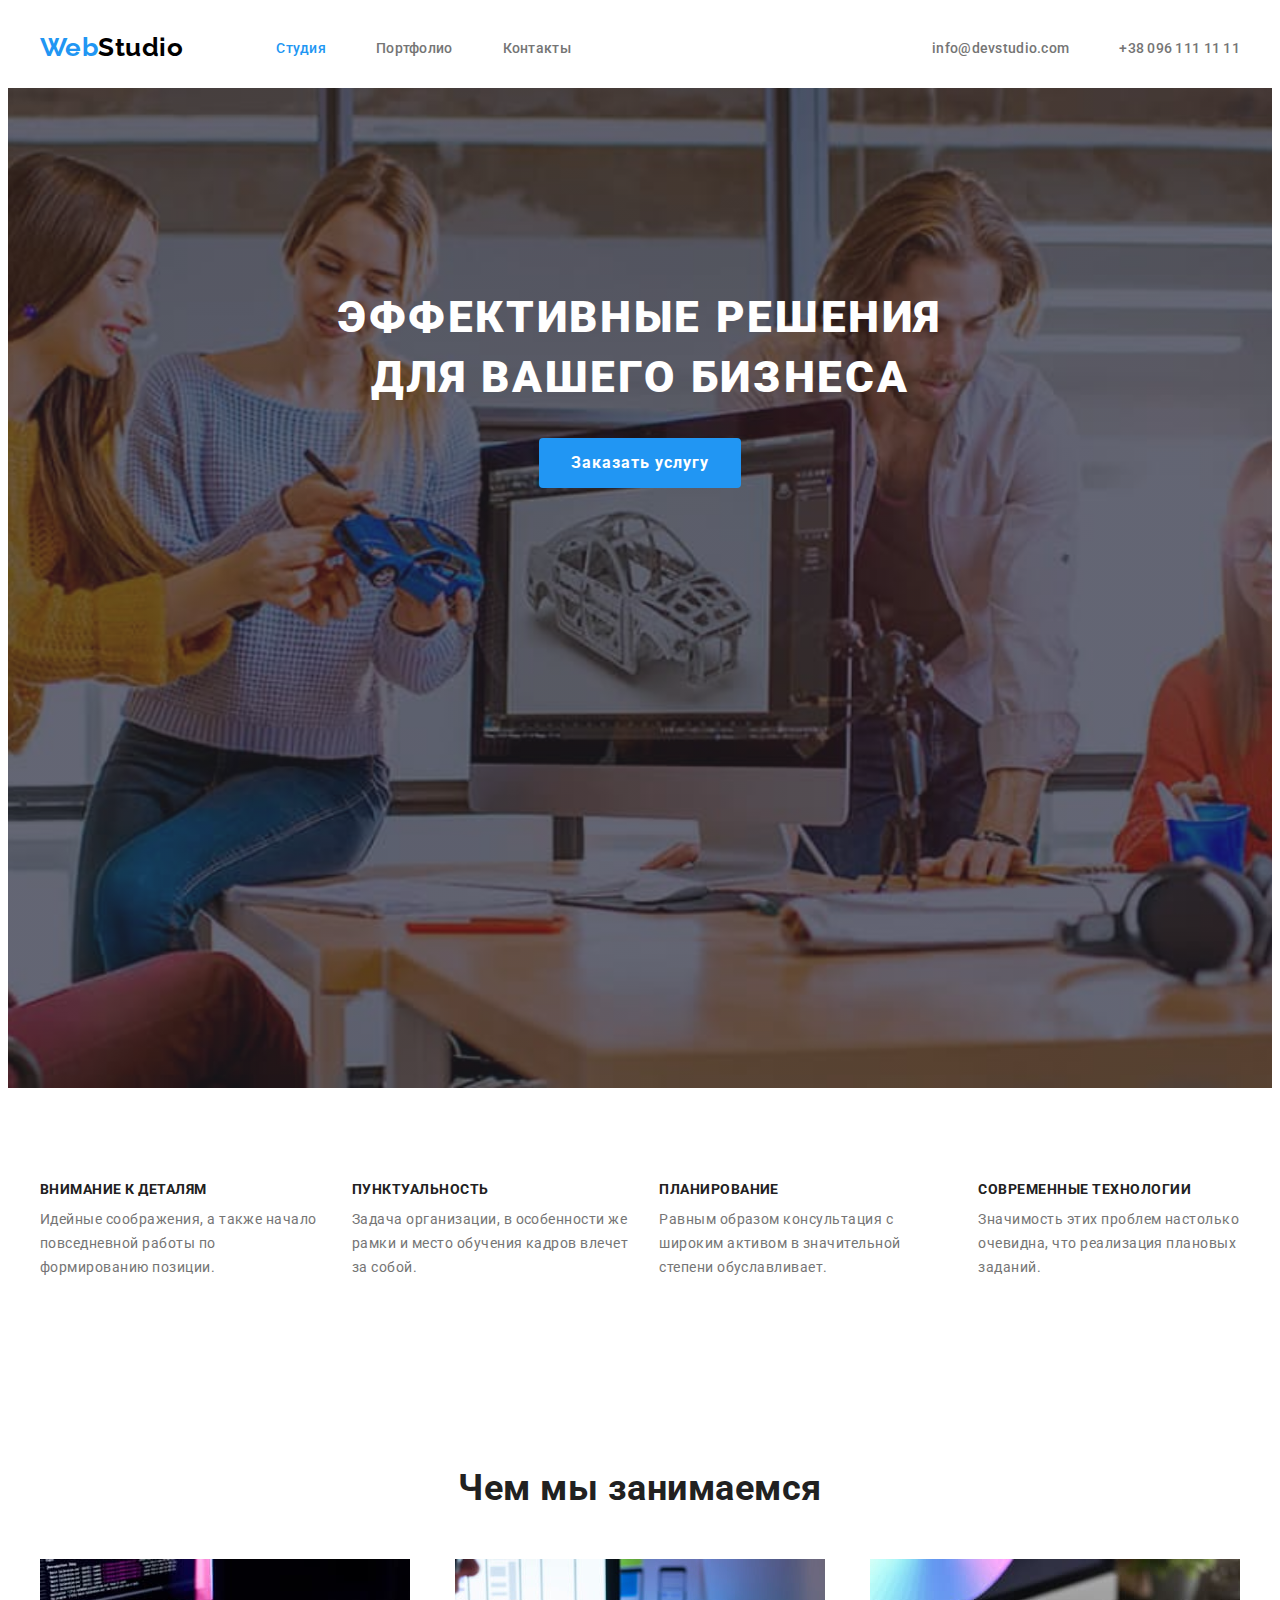
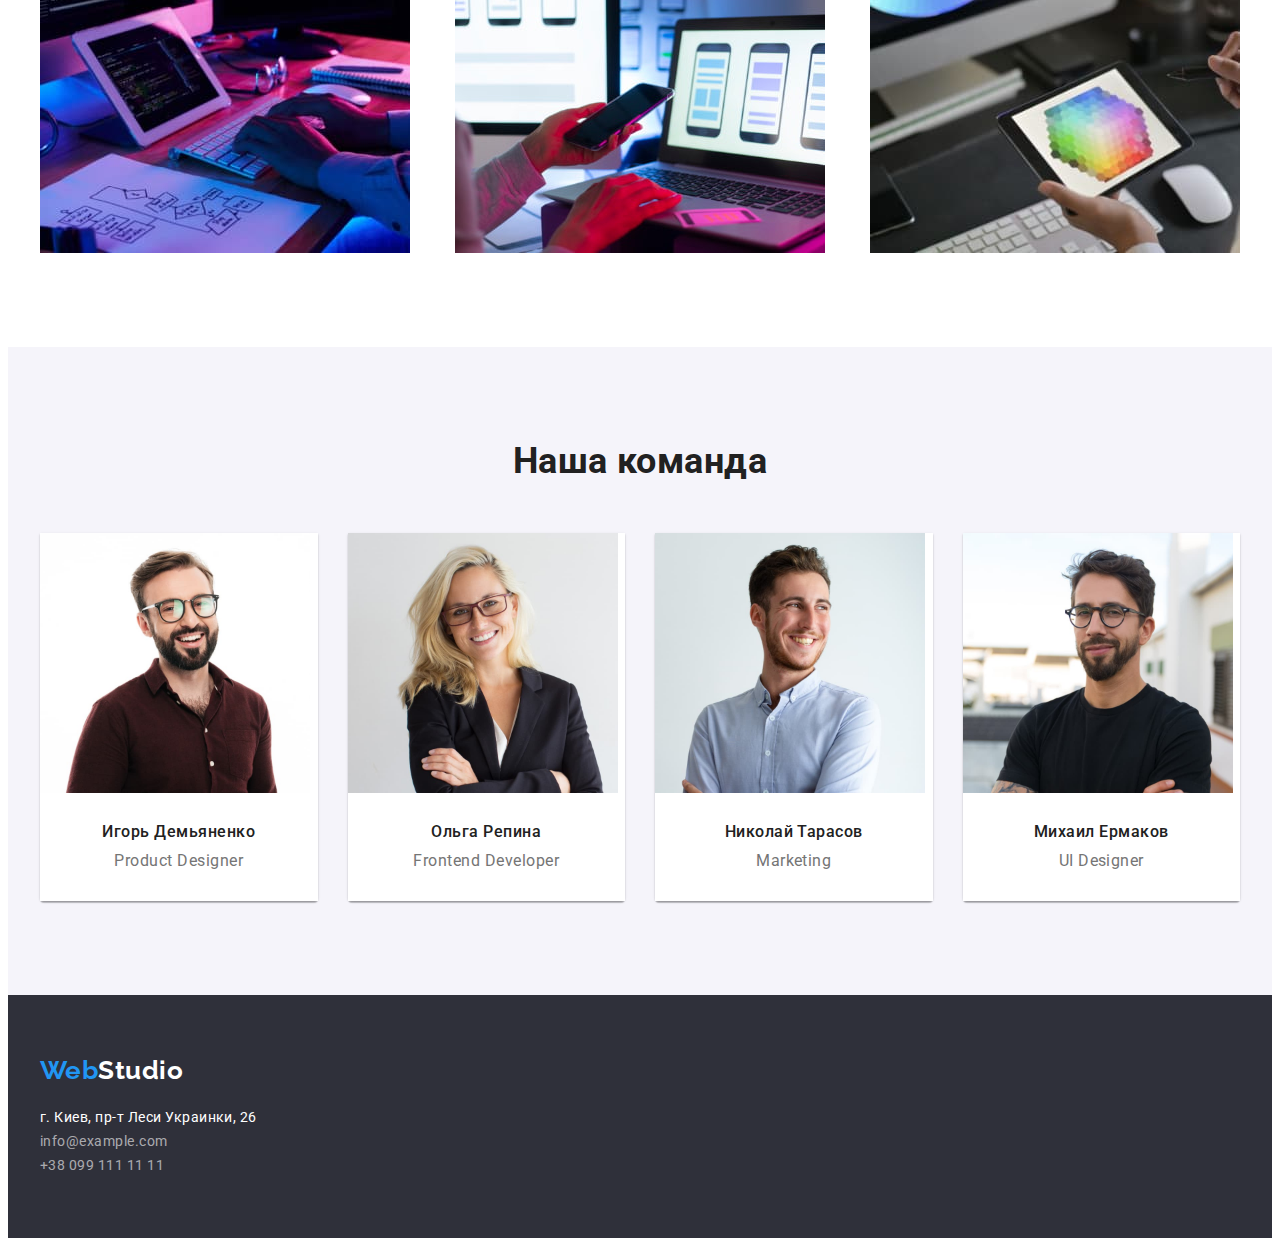
==== index.html @ 405c22c2 "показывает блок герой" ====
<!DOCTYPE html>
<html lang="ru">

<head>
    <meta charset="UTF-8">
    <meta http-equiv="X-UA-Compatible" content="IE=edge">
    <meta name="viewport" content="width=device-width, initial-scale=1.0">
    <title>Студия</title>
    <link rel="preconnect" href="https://fonts.gstatic.com"/>
    <link href="https://fonts.googleapis.com/css2?family=Raleway:wght@700&family=Roboto:wght@400;500;700;900&display=swap"
        rel="stylesheet"/>
    <link rel="stylesheet" href="https://cdnjs.cloudflare.com/ajax/libs/modern-normalize/1.0.0/modern-normalize.min.css"
        integrity="sha512-ISS7cAi1PEhQ8jnbJpJZMd29NlhNj4AWYyLOSp2CE/CsHxTCu+r+t0D2yoJudVrd0/8fTVPUVDzY5Tvli75u/g=="crossorigin="anonymous" />
    <link rel="stylesheet" href="./css/styles.css"/>
</head>

<body>
    <!-- Шапка страницы -->
    <header class="main-heder">
<div class="header-container container">
    <nav class="main-nav">
    <!-- Логотип WebStudio -->
    <a href="" lang="en" class="webstudio link">
        <span class="web">Web</span>Studio</a>

    <ul class="menu list">
        <li class="menu-item"> <a class="menu-link link curent" href="">Студия</a></li>
        <li class="menu-item"> <a class="menu-link link" href="./portfolio.html">Портфолио</a></li>
        <li class="menu-item"> <a class="menu-link link" href="">Контакты</a></li>
    </ul>
    </nav>
   <ul class="contacts list">
    <li class="contact-mail"><a class="mail-link link" href="maito:info@devstudio.com">info@devstudio.com</a></li>
    <li class="contacts-tel"><a class="tel-link link" href="tel:380961111111">+38 096 111 11 11</a></li>
   </ul>
</div>
        

    </header>
    <main>
        <!-- <Блок герой с кнопкой заказать> -->
        <section class="hero">
            <div class="container">
                <h1 class="title-hero">Эффективные решения <br> для вашего бизнеса</h1>
                <button class="order-btn" type="button">Заказать услугу</button>
            </div>
        </section>

        <!-- <Преимущества Advantages> -->
        <section class="section">
          <div class="container">
            <h2 class="visually-hidden">Преимущества</h2>
            <ul class="advant-list list">
                <li class="advant-item">
                    <h3 class="advant-title">Внимание к деталям</h3>
                    <p class="advant-description">Идейные соображения, а также начало  повседневной работы по формированию позиции.
                    </p>
                </li>
                <li class="advant-item">
                    <h3 class="advant-title">Пунктуальность</h3>
                    <p class="advant-description">Задача организации, в особенности же рамки и место обучения кадров влечет за
                        собой.</p>
                </li>
                <li class="advant-item">
                    <h3 class="advant-title">Планирование</h3>
                    <p class="advant-description">Равным образом консультация с широким активом в значительной степени
                        обуславливает.</p>
                </li>
                <li class="advant-item">
                    <h3 class="advant-title">Современные технологии</h3>
                    <p class="advant-description">Значимость этих проблем настолько очевидна, что реализация плановых заданий.</p>
                </li>
            </ul>
          </div>
            
        </section>
        <!-- <ACTIVITIES> -->
        <section class="section">
            <div class="activ-container container">
                <h2 class="activ-title">Чем мы занимаемся</h2>
                <ul class="activ-list list">
                    <li class="activ-item"><img src="./images/activities/verstka.jpg" alt="Верстка" width="370" height="294" /></li>
                    <li class="activ-item"><img src="./images/activities/stylization.jpg" alt="Стилизация" width="370" height="294" />
                    </li>
                    <li class="activ-item"><img src="./images/activities/design.jpg" alt="Дизайн" width="370" height="294" /></li>
                </ul>
            </div>
        </section>
        <!-- <TEAM> -->
        <section class="team section" >
          <div class="team-container container">
            <h2 class="team-title">Наша команда</h2>
            <ul class="team-list list">
              <li class="team-item">
              <img src="./images/team/ihor.jpg" alt="Игорь Демьяненко" width="270" height="260"/>
                <div class="team-card">
                    <h3 class="team-member">Игорь Демьяненко</h3>
                    <p class="team-member-position" lang="en">Product Designer</p>
                </div>
                    
                </li>
                <li class="team-item">
                    <img src="./images/team/olha.jpg" alt="Ольга Репина" width="270" height="260" />
                    <div class="team-card">
                    <h3 class="team-member">Ольга Репина</h3>
                    <p class="team-member-position" lang="en">Frontend Developer</p>
                    </div>

                </li>
                <li class="team-item">
                    <img src="./images/team/nikolay.jpg" alt="Николай Тарасов" width="270" height="260" />
                    <div class="team-card">
                    <h3 class="team-member">Николай Тарасов</h3>
                    <p class="team-member-position" lang="en">Marketing</p>
                    </div>
                </li>
                <li class="team-item">
                    <img src="./images/team/mikhail.jpg" alt="Михаил Ермаков" width="270" height="260" />
                    <div class="team-card">
                    <h3 class="team-member">Михаил Ермаков</h3>
                    <p class="team-member-position" lang="en">UI Designer</p>
                    </div>
                </li>
            </ul>
          </div>
        </section>
    </main>
    <!-- <Футер> -->
    <footer class="footer class">
      <div class="footer-container container">
        <a href="" lang="en" class="footer-webstudio link">
            <span class="web">Web</span>Studio</a>
        <address class="footer-address">
            <ul class="list">
                <li><a class="footer-map-link link" href="https://goo.gl/maps/7oAF3nw1k7qhsK217" target="_blank"
                        rel="noopener noreferrer">г. Киев, пр-т Леси Украинки, 26</a></li>
                <li><a class="footer-mail-link link" href="maito:info@devstudio.com">info@example.com</a></li>
                <li><a class="footer-tel-link link" href="tel:380961111111">+38 099 111 11 11</a></li>
            </ul>
        </address>
      </div>
    </footer>
</body>

</html>
---- css/styles.css ----
/*Шрифт всего текста - Roboto*/
/*Шрифт логотипа WebStudio - Raleway*/
/*Цвет заголовка блока героя белый- #FFFFFF*/
/*Основной цвет заголовков документов - #212121*/
/* Цвет активных кнопок и ссылок - #2196F3*/
/*Цвет текста абзацев - #757575*/
/*цвет бека Наша команда и неактивных кнопок Наши проекты - #F5F4FA*/
/* цвет фона подвала background: #2F303A;*/
/*font-style: normal;*/

:root {
  --main-font: 'Roboto', sans-serif;
  --secondary-font: 'Raleway', sans-serif;
  --title-text-color: #212121;
  --accent-color: #2196f3;
  --primary-white-color: #ffffff;
  --main-color: #757575;
}
h1,
h2,
h3,
h4,
h5,
h6,
p {
  margin-top: 0;
  margin-bottom: 0;
}

ul,
ol {
  margin-top: 0;
  margin-bottom: 0;
  padding-left: 0;
}

img {
  display: block;
}

/* ========BODY======== */
body {
  font-family: var(--main-font);
  color: var(--main-color);
  letter-spacing: 0.03em;
}
/* =======END=BODY======== */

.section {
  padding-top: 94px;
  padding-bottom: 94px;
}
.container {
  width: 1200px;
  margin: 0px auto;
  padding: 0px 15px;
}

.list {
  list-style: none;
}

.link {
  text-decoration: none;
  font-style: normal;
}

.visually-hidden {
  position: absolute;
  width: 1px;
  height: 1px;
  margin: -1px;
  border: 0;
  padding: 0;

  white-space: nowrap;
  clip-path: inset(100%);
  clip: rect(0 0 0 0);
  overflow: hidden;
}

/*========================STUDIO=======================*/

/*========================HEADER=======================*/
.main-header {
  border-bottom: 1px solid #ececec;
}
.header-container {
  display: flex;
  padding-top: 24px;
  padding-bottom: 25px;
  justify-content: space-between;
  align-items: center;
}

.main-nav {
  display: flex;
  align-items: center;
}

.webstudio {
  color: #000000;
  font-family: var(--secondary-font);
  font-weight: 700;
  font-size: 26px;
  line-height: 1.19;
  margin-right: 93px;
}

.web {
  color: var(--accent-color);
}

.menu {
  display: flex;
  min-width: 294px;
}

.menu .curent {
  color: var(--accent-color);
}

.menu-item:not(:last-child) {
  margin-right: 50px;
}

.menu-link {
  font-weight: 500;
  font-size: 14px;
  line-height: 1.14;
  letter-spacing: 0.02em;
  color: var(--main-color);
}

.menu-link:hover,
.menu-link:focus {
  color: var(--accent-color);
}

.contacts {
  display: flex;
  align-items: center;
}

.contact-mail {
  margin-right: 50px;
}

.mail-link {
  font-weight: 500;
  font-size: 14px;
  line-height: 1.14;
  letter-spacing: 0.02em;
  color: var(--main-color);
}

.mail-link:hover,
.mail-link:focus {
  color: var(--accent-color);
}

.tel-link {
  font-weight: 500;
  font-size: 14px;
  line-height: 1.14;
  letter-spacing: 0.02em;

  color: var(--main-color);
}

.tel-link:hover,
.tel-link:focus {
  color: var(--accent-color);
}
/*========================END==HEADER=======================*/

/*===========================HERO===================*/
.hero {
  background: #2f303a;
  padding-top: 200px;
  padding-bottom: 200px;
  text-align: center;

  max-width: 1600px;
  min-height: 600px;
  margin-left: auto;
  margin-right: auto;

  background-image: linear-gradient(
      to right,
      rgba(47, 48, 58, 0.4),
      rgba(47, 48, 58, 0.4)
    ),
    url(../images/hero/hero-bgr.jpg);

  background-size: cover;
  background-repeat: no-repeat;
  background-position: center;
}

.title-hero {
  font-weight: 900;
  font-size: 44px;
  line-height: 1.36;
  margin-bottom: 30px;
  text-align: center;
  letter-spacing: 0.06em;
  text-transform: uppercase;
  color: var(--primary-white-color);
}

.order-btn {
  font-weight: 700;
  font-size: 16px;
  line-height: 1.88;
  letter-spacing: 0.06em;
  font-family: inherit;

  padding: 10px 32px;
  border: transparent;
  border-radius: 4px;
  display: inline-block;
  min-width: 200px;
  text-align: center;
  background-color: var(--accent-color);
  color: var(--primary-white-color);
  cursor: pointer;
}

.order-btn:hover,
.order-btn:focus {
  background-color: #188ce8;
}
/*=======================END=HERO===================*/

/*=====Advantages (advant- никогда не писать adv-title!!!)=====*/
.advant-list {
  display: flex;
  justify-content: space-between;
}

.advant-item:not(:last-child) {
  margin-right: 30px;
}

.advant-title {
  font-weight: 700;
  font-size: 14px;
  line-height: 1.14;
  text-transform: uppercase;
  margin-bottom: 10px;

  color: var(--title-text-color);
}
.advant-description {
  font-weight: 400;
  font-size: 14px;
  line-height: 1.71;
}
/*====================END Advantages=========================*/

/*==================ACTIVITIES===========================*/

.activ-title {
  font-weight: 700;
  font-size: 36px;
  line-height: 1.16;
  text-align: center;

  color: var(--title-text-color);
}

.activ-list {
  display: flex;
  justify-content: space-between;
  margin-top: 50px;
}

.activ-item {
  display: inline-block;
}
/*===============END=ACTIVITIES===========================*/

/*===================TEAM======================================*/
.team {
  background: #f5f4fa;
}

.team-card {
  text-align: center;
  margin: 0 auto;
  padding-top: 30px;
  padding-bottom: 30px;
  background-color: var(--primary-white-color);
}

.team-title {
  font-weight: 700;
  font-size: 36px;
  line-height: 1.16;
  text-align: center;
  color: var(--title-text-color);
  margin-bottom: 50px;
}

.team-list {
  display: flex;
  flex-wrap: wrap;
  margin-top: -30px;
  margin-left: -30px;
}

.team-item {
  display: inline-block;
  text-align: center;
  margin-top: 30px;
  margin-left: 30px;
  flex-basis: calc((100% - 120px) / 4);
  background: #ffffff;
  /* material shadow v1 */

  box-shadow: 0px 1px 3px rgba(0, 0, 0, 0.12), 0px 1px 1px rgba(0, 0, 0, 0.14),
    0px 2px 1px rgba(0, 0, 0, 0.2);
  border-radius: 0px 0px 4px 4px;
}

.team-member {
  font-weight: 500;
  font-size: 16px;
  line-height: 1.18;
  text-align: center;
  margin-bottom: 10px;
  color: var(--title-text-color);
}

.team-member-position {
  font-weight: 400;
  font-size: 16px;
  line-height: 1.18;
  text-align: center;
}
/*===================END==TEAM=================================*/

/*==================FOOTER=================*/
.footer {
  background: #2f303a;
}
.footer-container {
  padding-top: 60px;
  padding-bottom: 60px;
}

.footer-webstudio {
  color: var(--primary-white-color);
  font-family: var(--secondary-font);
  font-weight: 700;
  font-size: 26px;
  line-height: 1.19;
}

.footer-address {
  margin-top: 20px;
}

.footer-map-link {
  font-weight: 400;
  font-size: 14px;
  line-height: 1.71;

  color: var(--primary-white-color);
}

.footer-map-link:hover,
.footer-map-link:focus {
  color: var(--accent-color);
}

.footer-tel-link,
.footer-mail-link {
  font-weight: 400;
  font-size: 14px;
  line-height: 1.71;

  color: rgba(255, 255, 255, 0.6);
}

.footer-tel-link:hover,
.footer-tel-link:focus {
  color: var(--accent-color);
}

.footer-mail-link:hover,
.footer-mail-link:focus {
  color: var(--accent-color);
}

/*================END==FOOTER=================*/

/*=====================END===STUDIO======*/

/*=============PORTFOLIO=============*/

/*=============HEADER webstudio=============*/
.shadow {
  text-shadow: 0px 4px 4px rgba(0, 0, 0, 0.25), 0px 4px 4px rgba(0, 0, 0, 0.25),
    0px 4px 4px rgba(0, 0, 0, 0.25);
}
/*============END=HEADER webstudio=============*/

/*=============FILTERS=============*/
.filter-list {
  display: flex;
  justify-content: center;
  margin-bottom: 50px;
}

.filter-item:not(:last-child) {
  margin-right: 8px;
}

.filter-item {
  display: inline-block;
}
.filter-btn {
  font-weight: 500;
  font-size: 16px;
  line-height: 1.62;
  text-align: center;

  color: var(--title-text-color);
  background: #f5f4fa;
  border-radius: 4px;
  cursor: pointer;
  border: none;
  padding: 6px 22px;
}
.filter-btn:hover,
.filter-btn:focus {
  color: var(--primary-white-color);
  background: var(--accent-color);
}
/*===========END==FILTERS=============*/

/*=============PROJECTS=============*/
.project-list {
  display: flex;
  flex-wrap: wrap;
  margin-top: -30px;
  margin-left: -30px;
}
/* inside  solid */
.project-item {
  background: var(--primary-white-color);
  border: 1px inside #eeeeee;
  box-sizing: border-box;
  margin-top: 30px;
  margin-left: 30px;
  flex-basis: calc((100% - 90px) / 3);
}

.project-title {
  font-weight: 700;
  font-size: 18px;
  line-height: 2;
  letter-spacing: 0.06em;

  color: var(--title-text-color);
}
.project-filter {
  font-weight: 400;
  font-size: 16px;
  line-height: 1.87;
  color: var(--main-color);
}
/*===========END==PROJECTS=============*/

/*==========END===PORTFOLIO=============*/
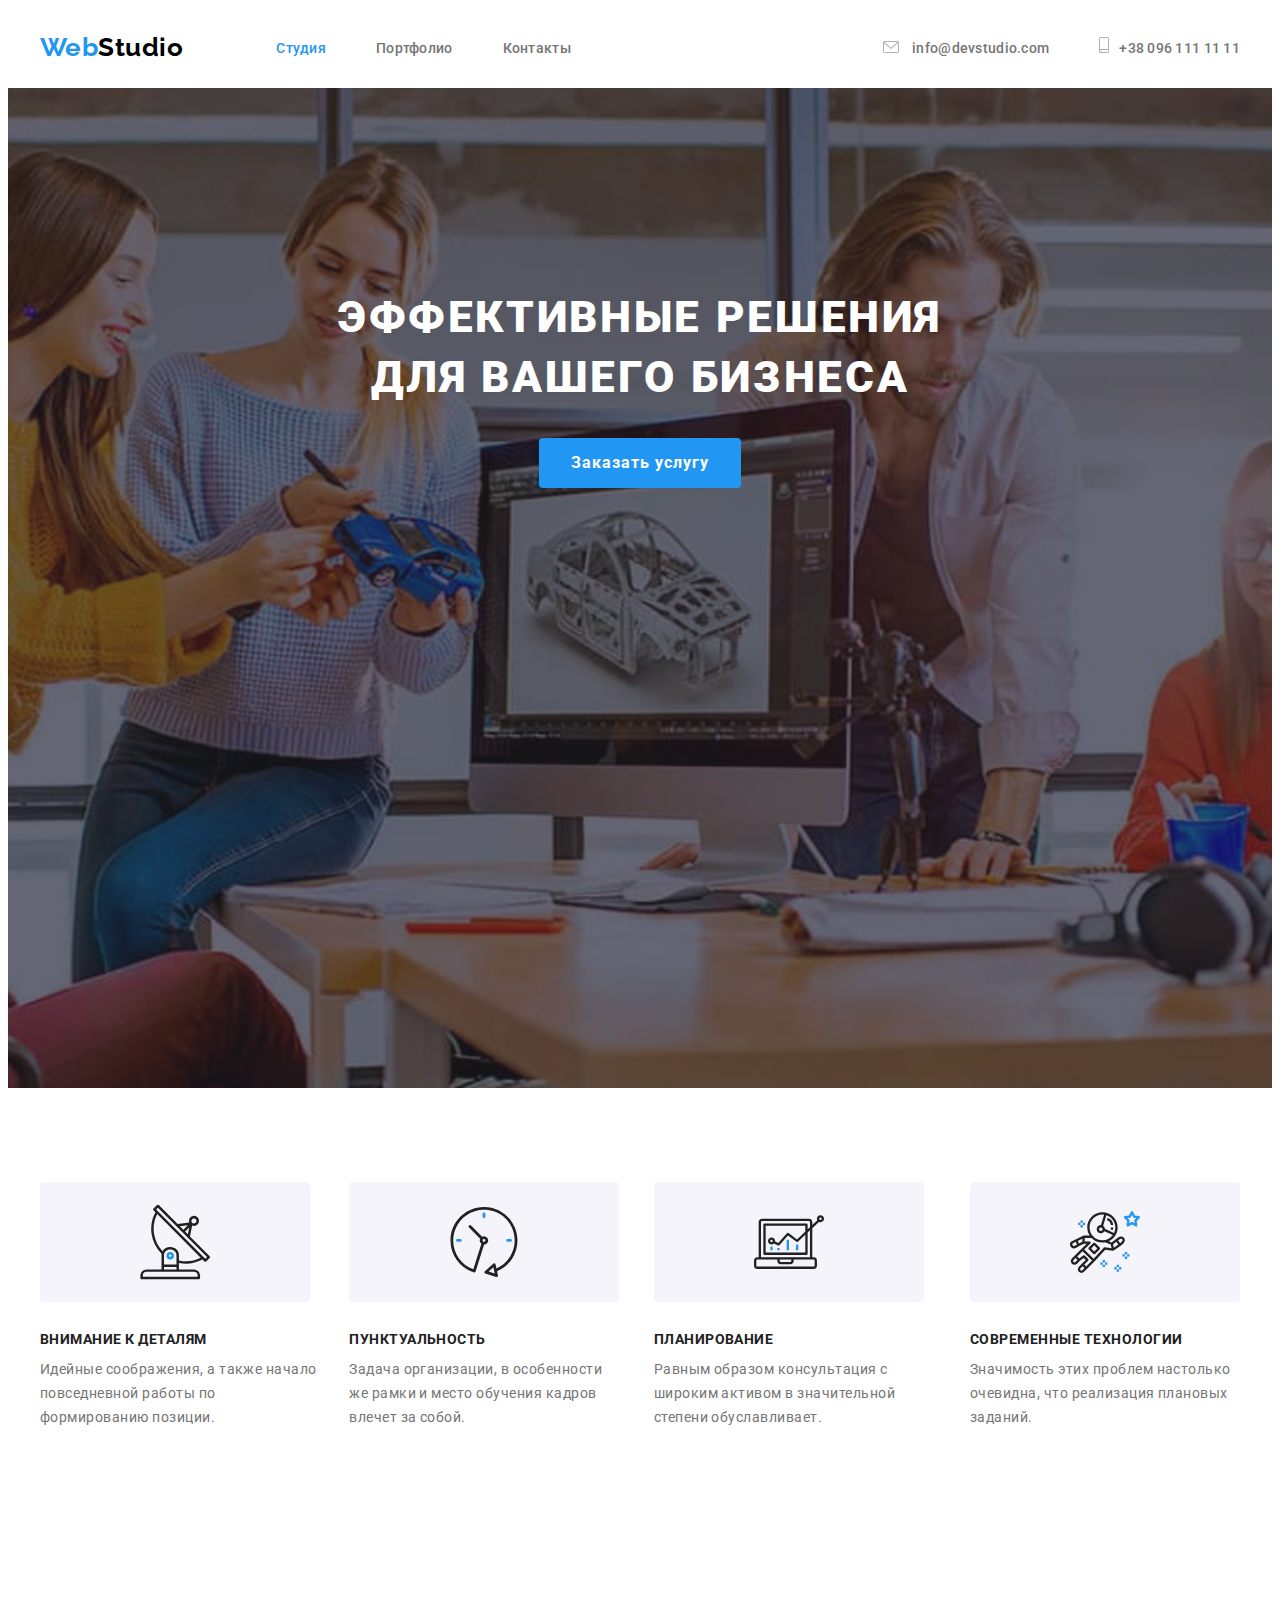
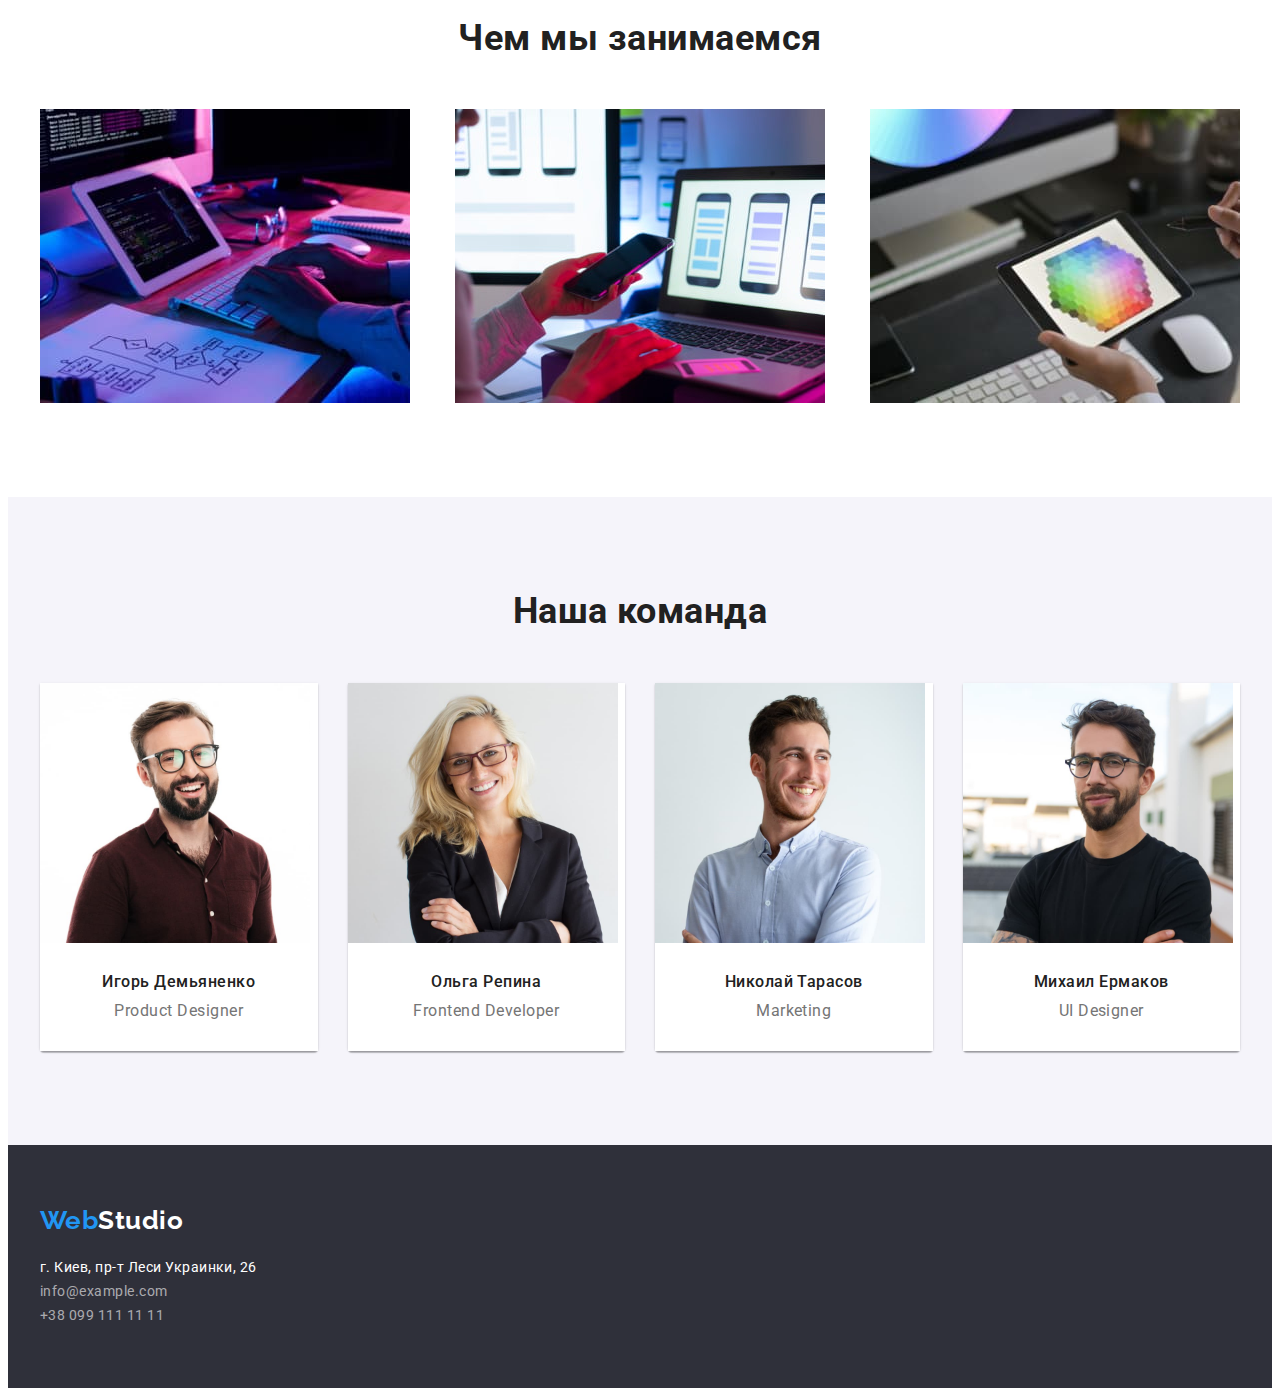
==== commit b8582177: "установлены advent-thumb" ====
--- a/index.html
+++ b/index.html
@@ -30,8 +30,14 @@
     </ul>
     </nav>
    <ul class="contacts list">
-    <li class="contact-mail"><a class="mail-link link" href="maito:info@devstudio.com">info@devstudio.com</a></li>
-    <li class="contacts-tel"><a class="tel-link link" href="tel:380961111111">+38 096 111 11 11</a></li>
+    <li class="contact-mail"><a class="contact-link link" href="maito:info@devstudio.com">
+        <svg class="icon-contacts" width="16" height="12">
+            <use href="./images/sprite.svg#icon-envelope"></use>
+        </svg>
+        info@devstudio.com</a></li>
+    <li class="contacts-tel"><a class="contact-link link" href="tel:380961111111"><svg class="icon-contacts" width="10" height="16">
+        <use href="./images/sprite.svg#icon-smartphone"></use>
+    </svg>+38 096 111 11 11</a></li>
    </ul>
 </div>
         
@@ -52,21 +58,41 @@
             <h2 class="visually-hidden">Преимущества</h2>
             <ul class="advant-list list">
                 <li class="advant-item">
+                    <div class="advent-thumb">
+                        <svg width="70" heiht="70">
+                            <use href="./images/sprite.svg#icon-antenna"></use>
+                        </svg>
+                    </div>
                     <h3 class="advant-title">Внимание к деталям</h3>
                     <p class="advant-description">Идейные соображения, а также начало  повседневной работы по формированию позиции.
                     </p>
                 </li>
                 <li class="advant-item">
+                    <div class="advent-thumb">
+                        <svg width="70" heiht="70">
+                            <use href="./images/sprite.svg#icon-clock"></use>
+                        </svg>
+                    </div>
                     <h3 class="advant-title">Пунктуальность</h3>
                     <p class="advant-description">Задача организации, в особенности же рамки и место обучения кадров влечет за
                         собой.</p>
                 </li>
                 <li class="advant-item">
+                    <div class="advent-thumb">
+                        <svg width="70" heiht="70">
+                            <use href="./images/sprite.svg#icon-diagram"></use>
+                        </svg>
+                    </div>
                     <h3 class="advant-title">Планирование</h3>
                     <p class="advant-description">Равным образом консультация с широким активом в значительной степени
                         обуславливает.</p>
                 </li>
                 <li class="advant-item">
+                    <div class="advent-thumb">
+                        <svg width="70" heiht="70">
+                            <use href="./images/sprite.svg#icon-astronaut"></use>
+                        </svg>
+                    </div>
                     <h3 class="advant-title">Современные технологии</h3>
                     <p class="advant-description">Значимость этих проблем настолько очевидна, что реализация плановых заданий.</p>
                 </li>
@@ -134,8 +160,8 @@
             <ul class="list">
                 <li><a class="footer-map-link link" href="https://goo.gl/maps/7oAF3nw1k7qhsK217" target="_blank"
                         rel="noopener noreferrer">г. Киев, пр-т Леси Украинки, 26</a></li>
-                <li><a class="footer-mail-link link" href="maito:info@devstudio.com">info@example.com</a></li>
-                <li><a class="footer-tel-link link" href="tel:380961111111">+38 099 111 11 11</a></li>
+                <li><a class="footer-link link" href="maito:info@devstudio.com">info@example.com</a></li>
+                <li><a class="footer-link link" href="tel:380961111111">+38 099 111 11 11</a></li>
             </ul>
         </address>
       </div>
--- a/css/styles.css
+++ b/css/styles.css
@@ -15,6 +15,7 @@
   --accent-color: #2196f3;
   --primary-white-color: #ffffff;
   --main-color: #757575;
+  --icons-color: #afb1b8;
 }
 h1,
 h2,
@@ -133,7 +134,11 @@
 }
 
 .menu-link:hover,
-.menu-link:focus {
+.menu-link:focus,
+.contact-link:hover,
+.contact-link:focus,
+.footer-link:hover,
+.footer-link:focus {
   color: var(--accent-color);
 }
 
@@ -146,7 +151,7 @@
   margin-right: 50px;
 }
 
-.mail-link {
+.contact-link {
   font-weight: 500;
   font-size: 14px;
   line-height: 1.14;
@@ -154,24 +159,17 @@
   color: var(--main-color);
 }
 
-.mail-link:hover,
-.mail-link:focus {
-  color: var(--accent-color);
-}
-
-.tel-link {
-  font-weight: 500;
-  font-size: 14px;
-  line-height: 1.14;
-  letter-spacing: 0.02em;
-
-  color: var(--main-color);
-}
-
-.tel-link:hover,
-.tel-link:focus {
-  color: var(--accent-color);
-}
+.contact-link:hover .icon-contacts,
+.contact-link:focus .icon-contacts {
+  fill: currentColor;
+}
+
+.icon-contacts {
+  display: inline-block;
+  margin-right: 10px;
+  fill: var(--icons-color);
+}
+
 /*========================END==HEADER=======================*/
 
 /*===========================HERO===================*/
@@ -257,6 +255,16 @@
   font-size: 14px;
   line-height: 1.71;
 }
+.advent-thumb {
+  width: 270px;
+  height: 120px;
+  margin-bottom: 30px;
+  border-radius: 4px;
+  align-items: center;
+  display: flex;
+  justify-content: center;
+  background-color: #f5f4fa;
+}
 /*====================END Advantages=========================*/
 
 /*==================ACTIVITIES===========================*/
@@ -375,23 +383,12 @@
   color: var(--accent-color);
 }
 
-.footer-tel-link,
-.footer-mail-link {
+.footer-link {
   font-weight: 400;
   font-size: 14px;
   line-height: 1.71;
 
   color: rgba(255, 255, 255, 0.6);
-}
-
-.footer-tel-link:hover,
-.footer-tel-link:focus {
-  color: var(--accent-color);
-}
-
-.footer-mail-link:hover,
-.footer-mail-link:focus {
-  color: var(--accent-color);
 }
 
 /*================END==FOOTER=================*/
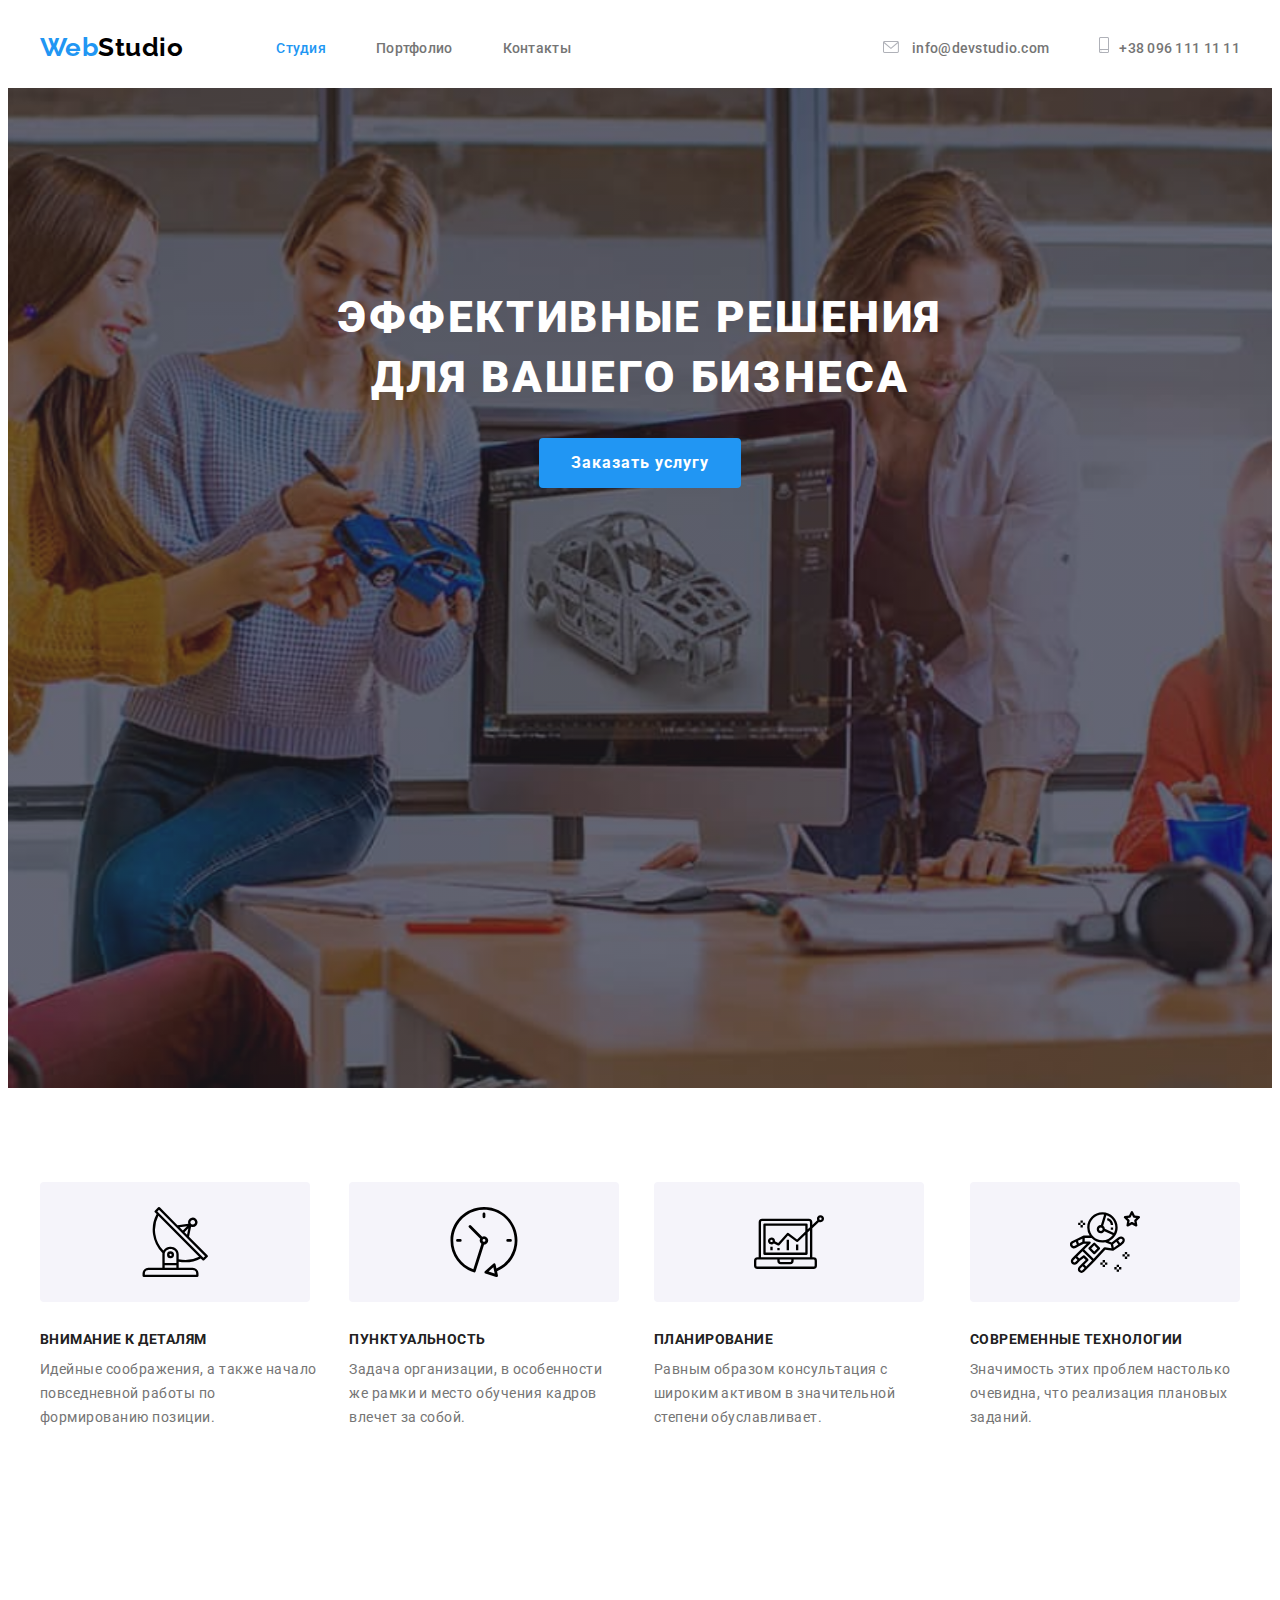
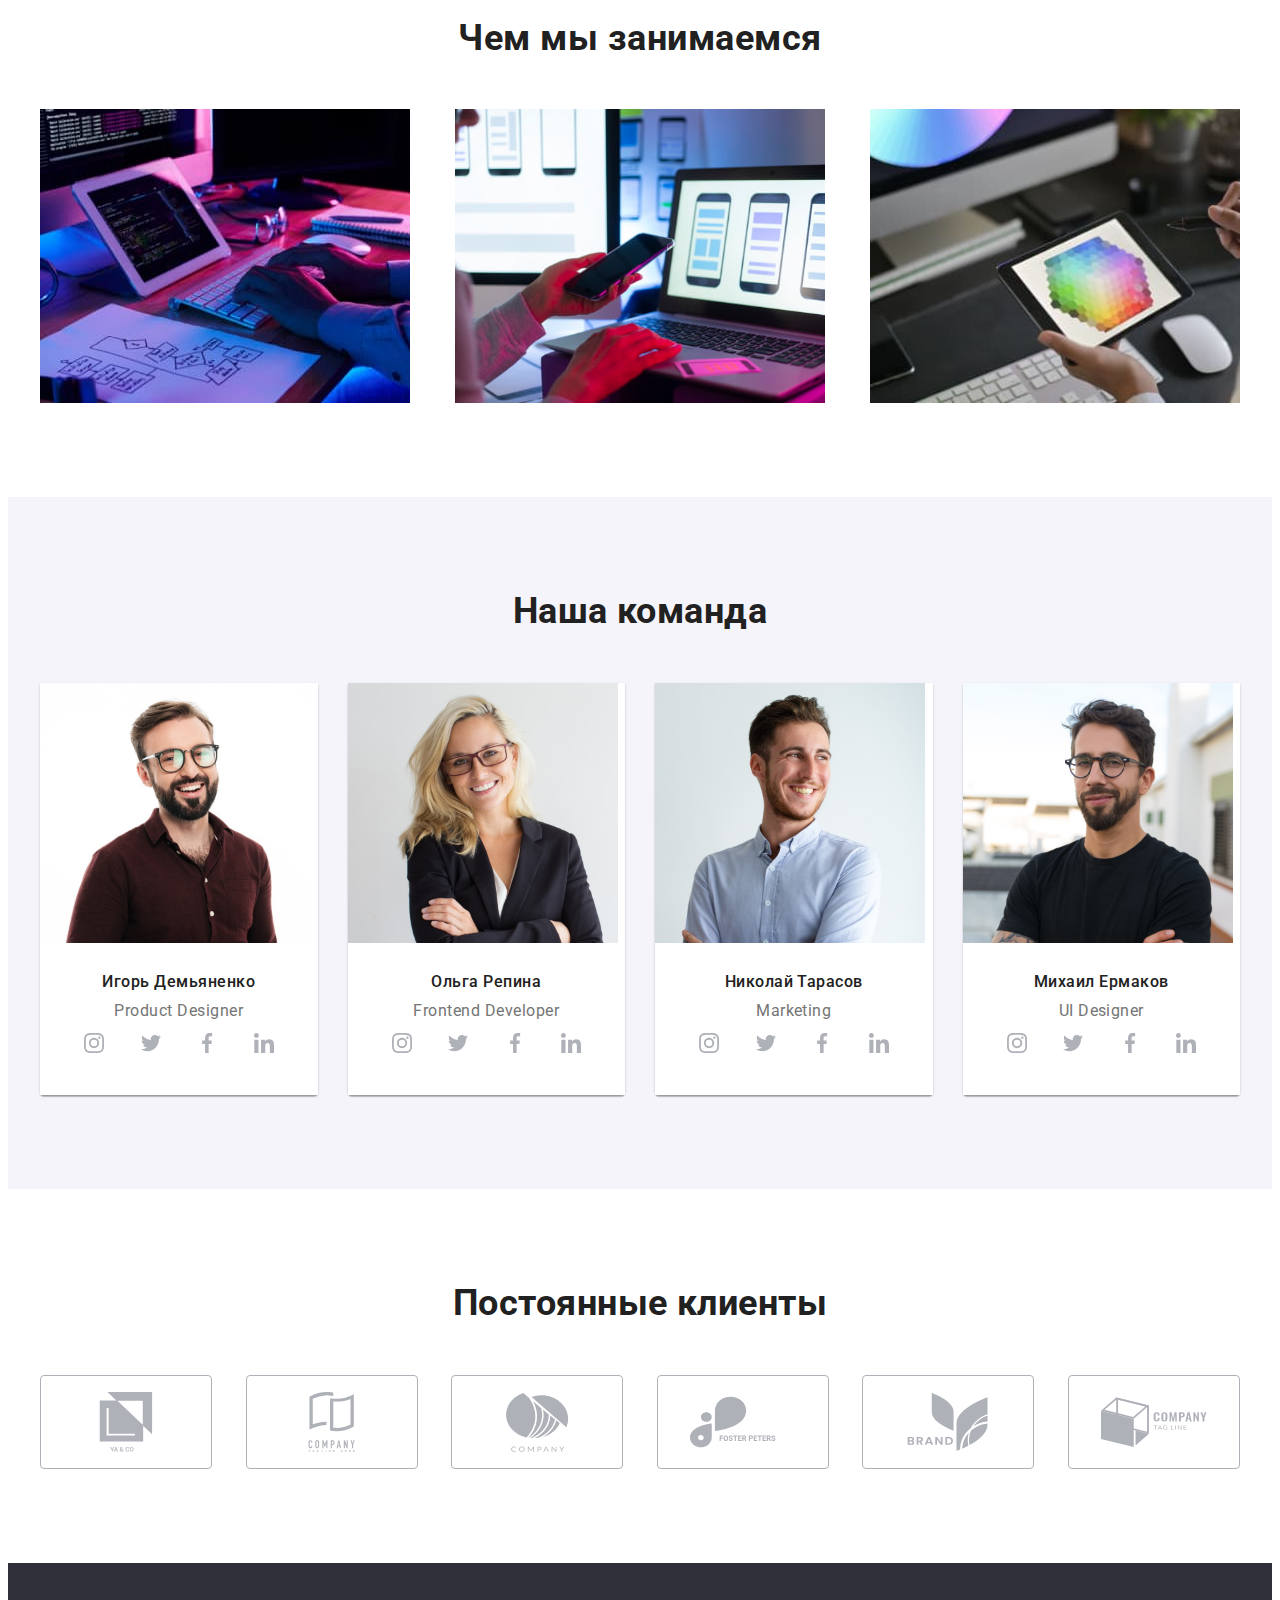
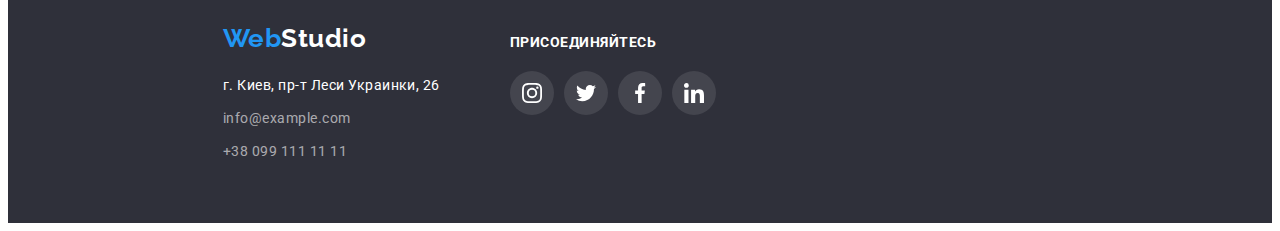
==== commit b9e3d9d9: "иконки все загружены" ====
--- a/index.html
+++ b/index.html
@@ -32,11 +32,11 @@
    <ul class="contacts list">
     <li class="contact-mail"><a class="contact-link link" href="maito:info@devstudio.com">
         <svg class="icon-contacts" width="16" height="12">
-            <use href="./images/sprite.svg#icon-envelope"></use>
+            <use href="./images/icons.svg#icon-envelope"></use>
         </svg>
         info@devstudio.com</a></li>
     <li class="contacts-tel"><a class="contact-link link" href="tel:380961111111"><svg class="icon-contacts" width="10" height="16">
-        <use href="./images/sprite.svg#icon-smartphone"></use>
+        <use href="./images/icons.svg#icon-smartphone"></use>
     </svg>+38 096 111 11 11</a></li>
    </ul>
 </div>
@@ -59,8 +59,8 @@
             <ul class="advant-list list">
                 <li class="advant-item">
                     <div class="advent-thumb">
-                        <svg width="70" heiht="70">
-                            <use href="./images/sprite.svg#icon-antenna"></use>
+                        <svg width="70px" height="70px">
+                            <use href="./images/icons.svg#icon-antenna"></use>
                         </svg>
                     </div>
                     <h3 class="advant-title">Внимание к деталям</h3>
@@ -69,8 +69,8 @@
                 </li>
                 <li class="advant-item">
                     <div class="advent-thumb">
-                        <svg width="70" heiht="70">
-                            <use href="./images/sprite.svg#icon-clock"></use>
+                        <svg width="70px" height="70px">
+                            <use href="./images/icons.svg#icon-clock"></use>
                         </svg>
                     </div>
                     <h3 class="advant-title">Пунктуальность</h3>
@@ -79,8 +79,8 @@
                 </li>
                 <li class="advant-item">
                     <div class="advent-thumb">
-                        <svg width="70" heiht="70">
-                            <use href="./images/sprite.svg#icon-diagram"></use>
+                        <svg width="70px" height="70px">
+                            <use href="./images/icons.svg#icon-diagram"></use>
                         </svg>
                     </div>
                     <h3 class="advant-title">Планирование</h3>
@@ -89,8 +89,8 @@
                 </li>
                 <li class="advant-item">
                     <div class="advent-thumb">
-                        <svg width="70" heiht="70">
-                            <use href="./images/sprite.svg#icon-astronaut"></use>
+                        <svg width="70px" height="70px">
+                            <use href="./images/icons.svg#icon-astronaut"></use>
                         </svg>
                     </div>
                     <h3 class="advant-title">Современные технологии</h3>
@@ -114,7 +114,7 @@
         </section>
         <!-- <TEAM> -->
         <section class="team section" >
-          <div class="team-container container">
+          <div class="container">
             <h2 class="team-title">Наша команда</h2>
             <ul class="team-list list">
               <li class="team-item">
@@ -122,6 +122,36 @@
                 <div class="team-card">
                     <h3 class="team-member">Игорь Демьяненко</h3>
                     <p class="team-member-position" lang="en">Product Designer</p>
+                    <ul class="social-icons list">
+                        <li>
+                            <a class="social-link" href="">
+                            <svg class="social-icon" width="20px" height="20px">
+                                <use href="./images/icons.svg#icon-instagram"></use>
+                            </svg>
+                            </a>
+                        </li>
+                        <li>
+                            <a class="social-link" href="">
+                            <svg class="social-icon" width="20px" height="20px">
+                                <use href="./images/icons.svg#icon-twitter"></use>
+                            </svg>
+                            </a>
+                        </li>
+                        <li>
+                            <a class="social-link" href="">
+                            <svg class="social-icon" width="20px" height="20px">
+                                <use href="./images/icons.svg#icon-facebook"></use>
+                            </svg>
+                            </a>
+                        </li>
+                        <li>
+                            <a class="social-link" href="">
+                            <svg class="social-icon" width="20px" height="20px">
+                                <use href="./images/icons.svg#icon-linkedin"></use>
+                            </svg>
+                            </a>
+                        </li>
+                    </ul>
                 </div>
                     
                 </li>
@@ -130,6 +160,36 @@
                     <div class="team-card">
                     <h3 class="team-member">Ольга Репина</h3>
                     <p class="team-member-position" lang="en">Frontend Developer</p>
+                    <ul class="social-icons list">
+                        <li>
+                            <a class="social-link" href="">
+                                <svg class="social-icon" width="20px" height="20px">
+                                    <use href="./images/icons.svg#icon-instagram"></use>
+                                </svg>
+                            </a>
+                        </li>
+                        <li>
+                            <a class="social-link" href="">
+                                <svg class="social-icon" width="20px" height="20px">
+                                    <use href="./images/icons.svg#icon-twitter"></use>
+                                </svg>
+                            </a>
+                        </li>
+                        <li>
+                            <a class="social-link" href="">
+                                <svg class="social-icon" width="20px" height="20px">
+                                    <use href="./images/icons.svg#icon-facebook"></use>
+                                </svg>
+                            </a>
+                        </li>
+                        <li>
+                            <a class="social-link" href="">
+                                <svg class="social-icon" width="20px" height="20px">
+                                    <use href="./images/icons.svg#icon-linkedin"></use>
+                                </svg>
+                            </a>
+                        </li>
+                    </ul>
                     </div>
 
                 </li>
@@ -138,6 +198,36 @@
                     <div class="team-card">
                     <h3 class="team-member">Николай Тарасов</h3>
                     <p class="team-member-position" lang="en">Marketing</p>
+                    <ul class="social-icons list">
+                        <li>
+                            <a class="social-link" href="">
+                                <svg class="social-icon" width="20px" height="20px">
+                                    <use href="./images/icons.svg#icon-instagram"></use>
+                                </svg>
+                            </a>
+                        </li>
+                        <li>
+                            <a class="social-link" href="">
+                                <svg class="social-icon" width="20px" height="20px">
+                                    <use href="./images/icons.svg#icon-twitter"></use>
+                                </svg>
+                            </a>
+                        </li>
+                        <li>
+                            <a class="social-link" href="">
+                                <svg class="social-icon" width="20px" height="20px">
+                                    <use href="./images/icons.svg#icon-facebook"></use>
+                                </svg>
+                            </a>
+                        </li>
+                        <li>
+                            <a class="social-link" href="">
+                                <svg class="social-icon" width="20px" height="20px">
+                                    <use href="./images/icons.svg#icon-linkedin"></use>
+                                </svg>
+                            </a>
+                        </li>
+                    </ul>
                     </div>
                 </li>
                 <li class="team-item">
@@ -145,26 +235,143 @@
                     <div class="team-card">
                     <h3 class="team-member">Михаил Ермаков</h3>
                     <p class="team-member-position" lang="en">UI Designer</p>
+                    <ul class="social-icons list">
+                        <li>
+                            <a class="social-link" href="">
+                                <svg class="social-icon" width="20px" height="20px">
+                                    <use href="./images/icons.svg#icon-instagram"></use>
+                                </svg>
+                            </a>
+                        </li>
+                        <li>
+                            <a class="social-link" href="">
+                                <svg class="social-icon" width="20px" height="20px">
+                                    <use href="./images/icons.svg#icon-twitter"></use>
+                                </svg>
+                            </a>
+                        </li>
+                        <li>
+                            <a class="social-link" href="">
+                                <svg class="social-icon" width="20px" height="20px">
+                                    <use href="./images/icons.svg#icon-facebook"></use>
+                                </svg>
+                            </a>
+                        </li>
+                        <li>
+                            <a class="social-link" href="">
+                                <svg class="social-icon" width="20px" height="20px">
+                                    <use href="./images/icons.svg#icon-linkedin"></use>
+                                </svg>
+                            </a>
+                        </li>
+                    </ul>
                     </div>
                 </li>
             </ul>
           </div>
         </section>
+<!-- <Постоянные клиенты> -->
+        <section class="section">
+            <div class="container">
+                <h2 class="team-title">Постоянные клиенты</h2>
+                <ul class="clients list">
+                    <li>
+                        <a class="client-link" href="">
+                            <svg class="icon-client" width="106px" height="60px">
+                                <use href="./images/icons.svg#icon-client1"></use>
+                            </svg>
+                        </a>
+                    </li>
+                    <li>
+                        <a class="client-link" href="">
+                            <svg class="icon-client" width="106px" height="60px">
+                                <use href="./images/icons.svg#icon-client2"></use>
+                            </svg>
+                        </a>
+                    </li>
+                    <li>
+                        <a class="client-link" href="">
+                            <svg class="icon-client" width="106px" height="60px">
+                                <use href="./images/icons.svg#icon-client3"></use>
+                            </svg>
+                        </a>
+                    </li>
+                    <li>
+                        <a class="client-link" href="">
+                            <svg class="icon-client" width="106px" height="60px">
+                                <use href="./images/icons.svg#icon-client4"></use>
+                            </svg>
+                        </a>
+                    </li>
+                    <li>
+                        <a class="client-link" href="">
+                            <svg class="icon-client" width="106px" height="60px">
+                                <use href="./images/icons.svg#icon-client5"></use>
+                            </svg>
+                        </a>
+                    </li>
+                    <li>
+                        <a class="client-link" href="">
+                            <svg class="icon-client" width="106px" height="60px">
+                                <use href="./images/icons.svg#icon-client6"></use>
+                            </svg>
+                        </a>
+                    </li>
+
+                </ul>
+            
+            </div>
+        </section>
+            </main>
+
     </main>
     <!-- <Футер> -->
-    <footer class="footer class">
-      <div class="footer-container container">
+    <footer class="footer">
+      <div class="footer-container">
         <a href="" lang="en" class="footer-webstudio link">
             <span class="web">Web</span>Studio</a>
         <address class="footer-address">
-            <ul class="list">
-                <li><a class="footer-map-link link" href="https://goo.gl/maps/7oAF3nw1k7qhsK217" target="_blank"
+            <ul class=" list">
+                <li class="footer-cont-item"><a class="footer-map-link link" href="https://goo.gl/maps/7oAF3nw1k7qhsK217" target="_blank"
                         rel="noopener noreferrer">г. Киев, пр-т Леси Украинки, 26</a></li>
-                <li><a class="footer-link link" href="maito:info@devstudio.com">info@example.com</a></li>
-                <li><a class="footer-link link" href="tel:380961111111">+38 099 111 11 11</a></li>
+                <li class="footer-cont-item"><a class="footer-link link" href="maito:info@devstudio.com">info@example.com</a></li>
+                <li class="footer-cont-item"><a class="footer-link link" href="tel:380961111111">+38 099 111 11 11</a></li>
             </ul>
         </address>
       </div>
+      <div class="social-footer">
+          <h3 class="footer-title">Присоединяйтесь</h3>
+          <ul class="social-icons list">
+              <li class="footer-soc-item">
+                  <a class="footer-soc-link" href="">
+                      <svg class="footer-soc-icon" width="20px" height="20px">
+                          <use href="./images/icons.svg#icon-instagram"></use>
+                      </svg>
+                  </a>
+              </li>
+            <li class="footer-soc-item">
+                <a class="footer-soc-link" href="">
+                    <svg class="footer-soc-icon" width="20px" height="20px">
+                        <use href="./images/icons.svg#icon-twitter"></use>
+                    </svg>
+                </a>
+            </li><li class="footer-soc-item">
+                <a class="footer-soc-link" href="">
+                    <svg class="footer-soc-icon" width="20px" height="20px">
+                        <use href="./images/icons.svg#icon-facebook"></use>
+                    </svg>
+                </a>
+            </li><li class="footer-soc-item">
+                <a class="footer-soc-link" href="">
+                    <svg class="footer-soc-icon" width="20px" height="20px">
+                        <use href="./images/icons.svg#icon-linkedin"></use>
+                    </svg>
+                </a>
+            </li>
+
+          </ul>
+
+      </div>
     </footer>
 </body>
 
--- a/css/styles.css
+++ b/css/styles.css
@@ -297,8 +297,7 @@
 .team-card {
   text-align: center;
   margin: 0 auto;
-  padding-top: 30px;
-  padding-bottom: 30px;
+  padding: 30px 32px;
   background-color: var(--primary-white-color);
 }
 
@@ -347,27 +346,111 @@
   line-height: 1.18;
   text-align: center;
 }
+
+.social-icons {
+  display: flex;
+  align-items: center;
+  justify-content: space-between;
+}
+
+.social-list-icons {
+  display: flex;
+  align-items: center;
+  justify-content: space-between;
+}
+
+.social-link {
+  display: flex;
+  align-items: center;
+  justify-content: center;
+  width: 44px;
+  height: 44px;
+  border-radius: 50%;
+}
+
+.social-icon {
+  fill: var(--icons-color);
+}
+
+.social-link:hover,
+.social-link:focus {
+  background-color: var(--accent-color);
+}
+
+.social-link:hover .social-icon,
+.social-link:focus .social-icon {
+  fill: var(--primary-white-color);
+}
+
 /*===================END==TEAM=================================*/
 
+/* =================Постоянные клиенты================ */
+.clients {
+  display: flex;
+  justify-content: space-between;
+}
+
+.client-link {
+  display: flex;
+  align-items: center;
+  justify-content: center;
+  width: 170px;
+  height: 92px;
+  border: 1px solid #afb1b8;
+  border-radius: 4px;
+}
+
+.client-link:hover,
+.contact-link:focus {
+  border: 1px solid var(--accent-color);
+  border-radius: 4px;
+  outline: none;
+}
+
+.client-link:hover .icon-client,
+.contact-link:focus .icon-client {
+  fill: var(--accent-color);
+}
+.icon-client {
+  fill: var(--icons-color);
+}
 /*==================FOOTER=================*/
 .footer {
-  background: #2f303a;
-}
-.footer-container {
   padding-top: 60px;
   padding-bottom: 60px;
+  background: #2f303a;
+  font-style: normal;
+  display: flex;
+  align-items: baseline;
+}
+.footer-container {
+  align-items: baseline;
+  padding-left: 215px;
+}
+
+.social-footer {
+  margin-left: 70px;
 }
 
 .footer-webstudio {
+  display: block;
   color: var(--primary-white-color);
   font-family: var(--secondary-font);
   font-weight: 700;
   font-size: 26px;
   line-height: 1.19;
-}
-
+  text-decoration: none;
+}
+.footer-cont-item:not(:last-child) {
+  margin-bottom: 9px;
+}
+
+.footer-soc-item:first-child {
+  margin-left: 0;
+}
 .footer-address {
   margin-top: 20px;
+  font-style: normal;
 }
 
 .footer-map-link {
@@ -389,6 +472,42 @@
   line-height: 1.71;
 
   color: rgba(255, 255, 255, 0.6);
+}
+
+.footer-title {
+  margin-bottom: 20px;
+  color: var(--primary-white-color);
+  font-size: 14px;
+  line-height: 1.14;
+  text-transform: uppercase;
+}
+
+.footer-social-item {
+  display: flex;
+  flex-basis: calc(100% / 4 - 20px);
+  margin-left: 10px;
+}
+
+.footer-soc-item:not(:last-child) {
+  margin-right: 10px;
+}
+.footer-soc-link {
+  display: flex;
+  align-items: center;
+  justify-content: center;
+  width: 44px;
+  height: 44px;
+  border-radius: 50%;
+  background-color: rgba(255, 255, 255, 0.1);
+}
+
+.footer-soc-link:hover,
+.footer-soc-link:focus {
+  background-color: var(--accent-color);
+}
+
+.footer-soc-icon {
+  fill: var(--primary-white-color);
 }
 
 /*================END==FOOTER=================*/
@@ -455,7 +574,13 @@
   flex-basis: calc((100% - 90px) / 3);
 }
 
+.project-item:hover {
+  box-shadow: 0px 1px 1px rgba(0, 0, 0, 0.12), 0px 4px 4px rgba(0, 0, 0, 0.06),
+    1px 4px 6px rgba(0, 0, 0, 0.16);
+}
+
 .project-title {
+  margin-bottom: 4px;
   font-weight: 700;
   font-size: 18px;
   line-height: 2;
@@ -469,6 +594,12 @@
   line-height: 1.87;
   color: var(--main-color);
 }
+.project-card {
+  padding: 20px 24px;
+  border-left: 1px solid #eeeeee;
+  border-bottom: 1px solid #eeeeee;
+  border-right: 1px solid #eeeeee;
+}
 /*===========END==PROJECTS=============*/
 
 /*==========END===PORTFOLIO=============*/
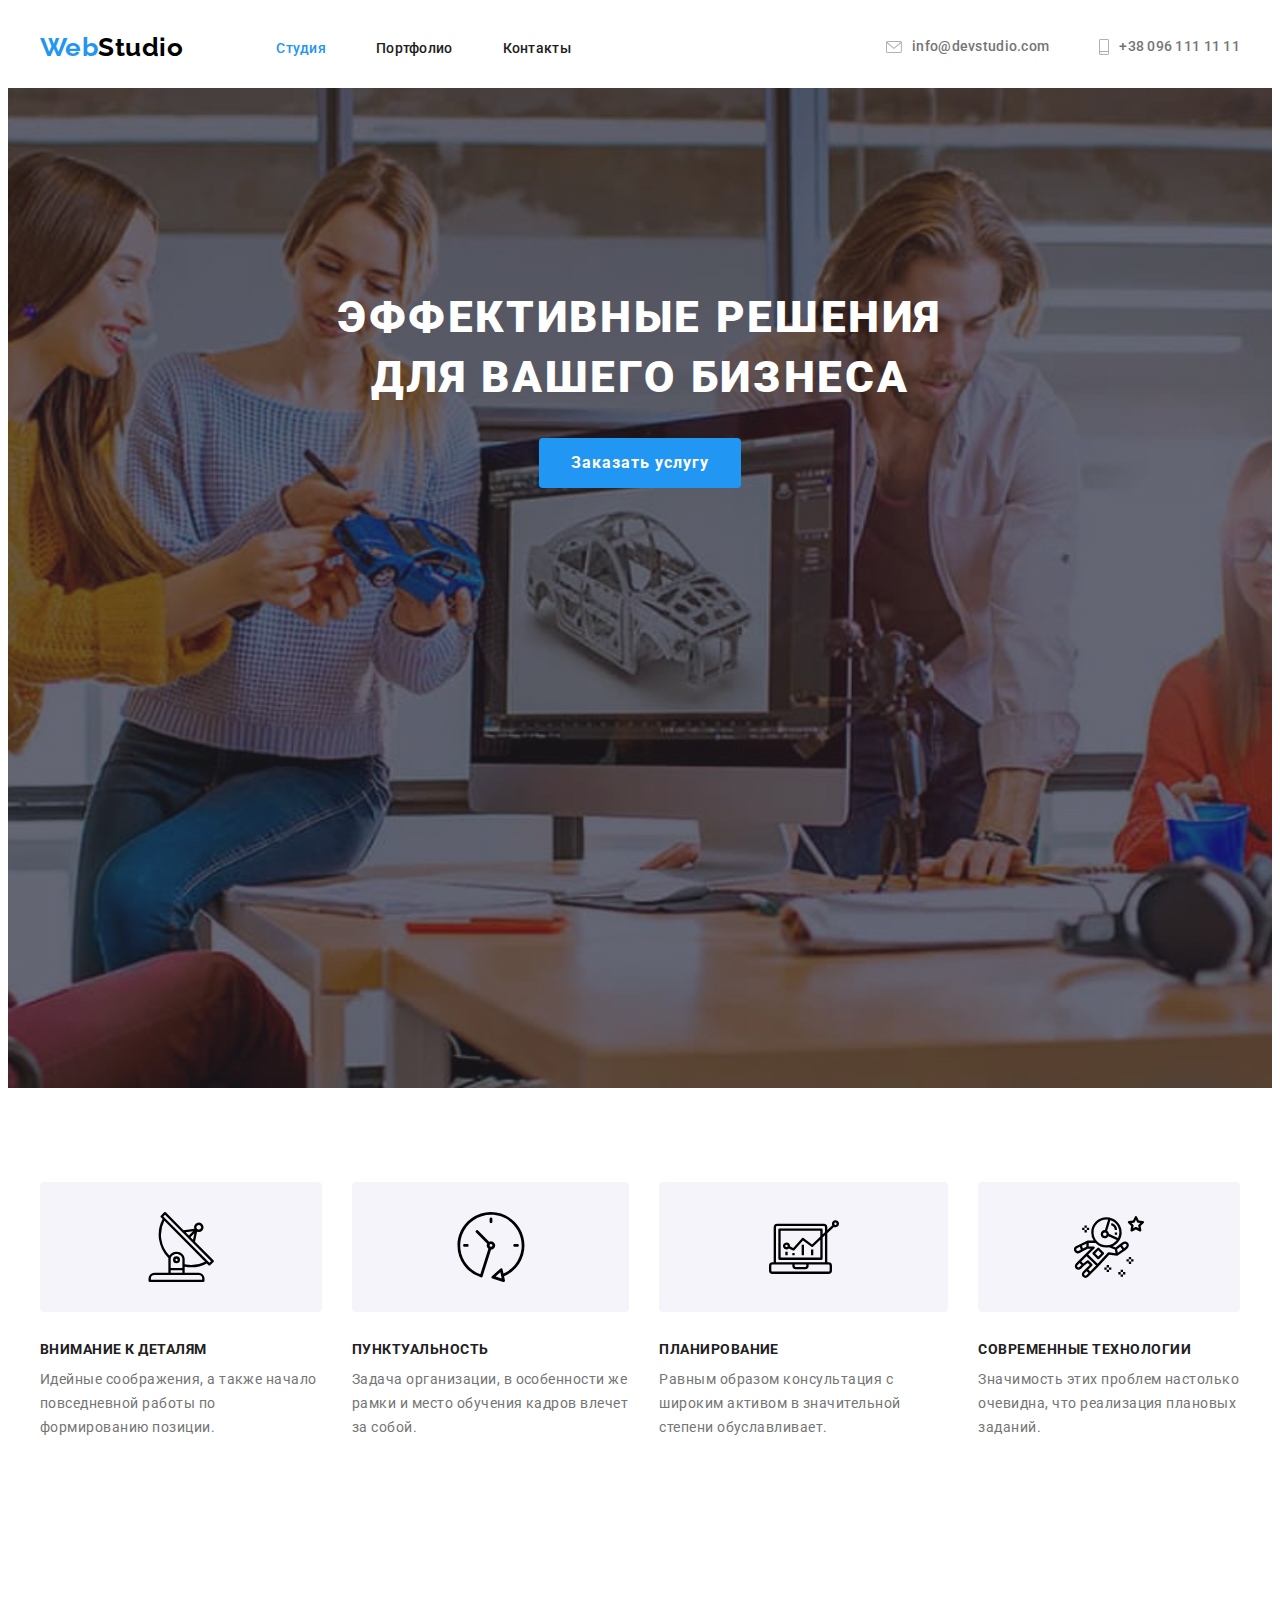
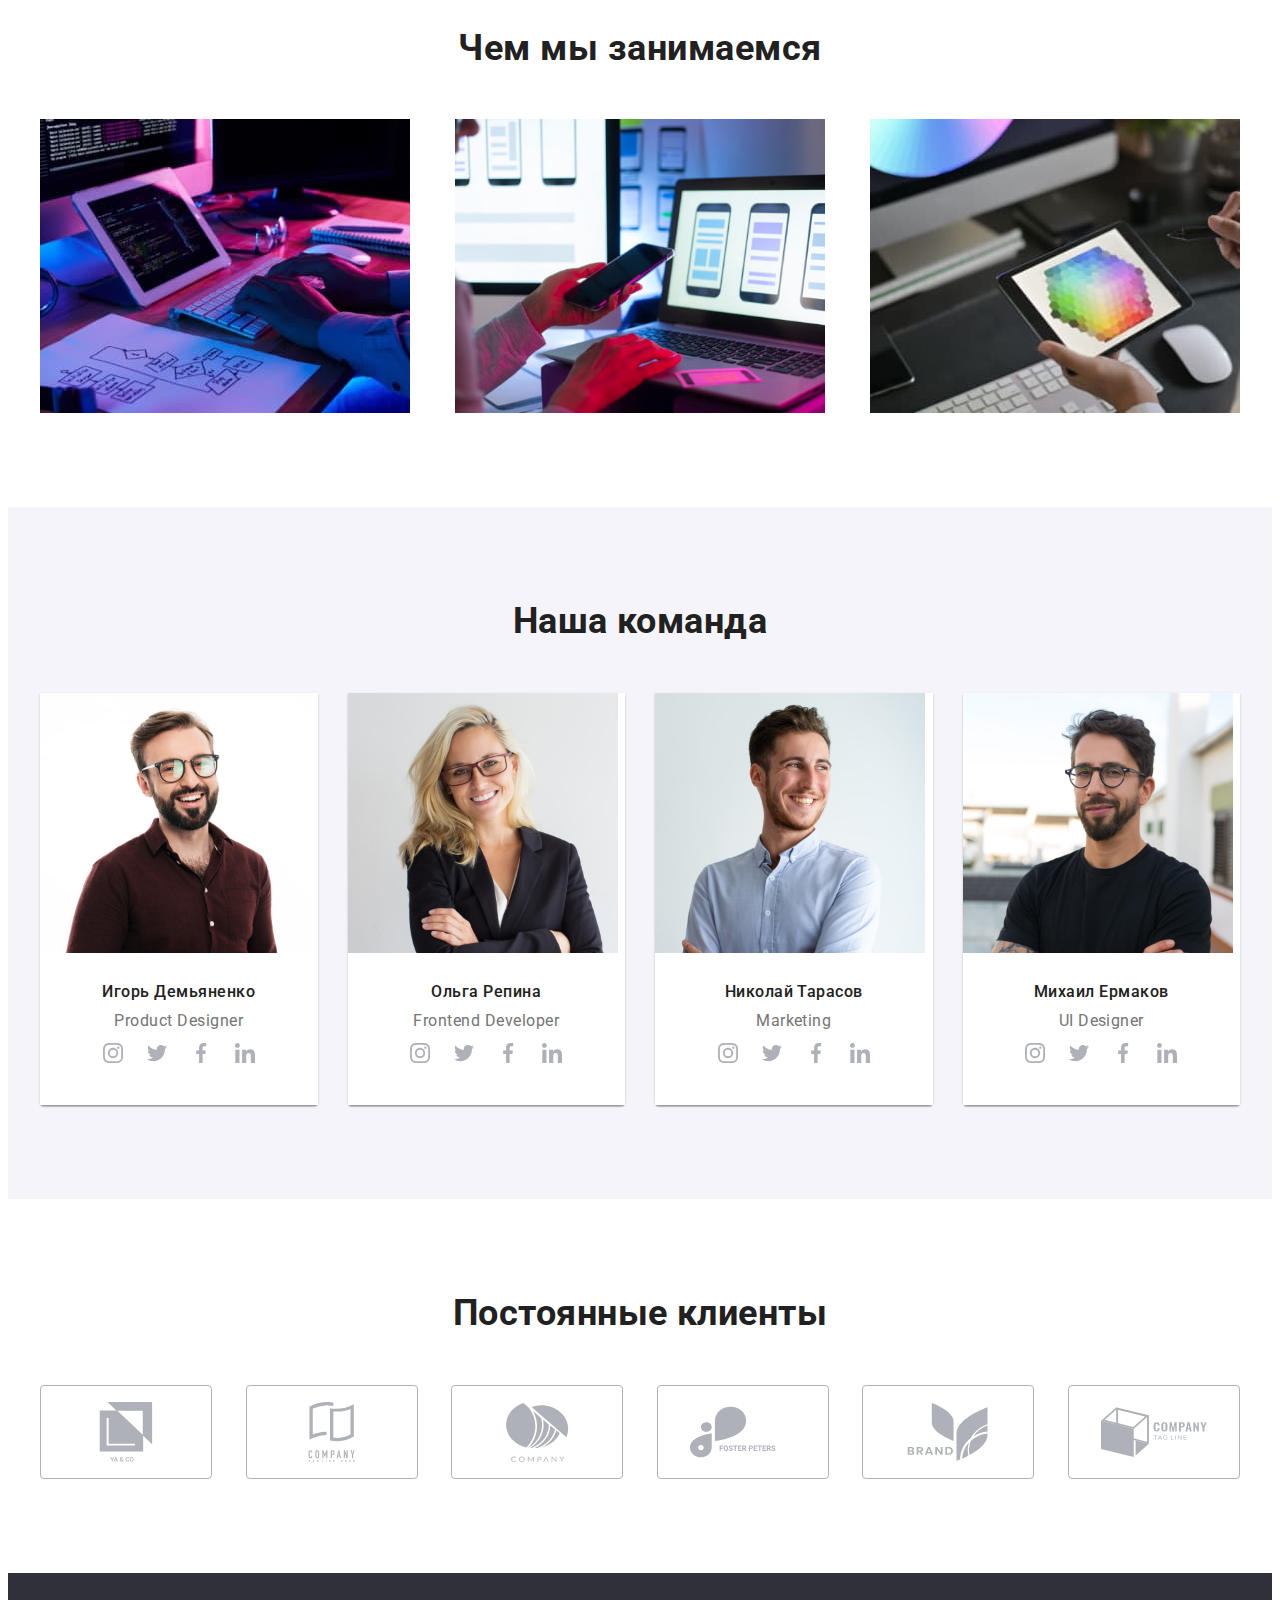
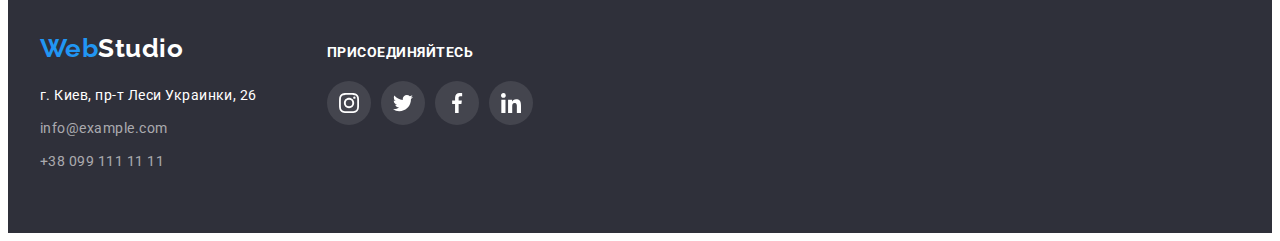
==== commit 2516978e: "почти исправлено" ====
--- a/index.html
+++ b/index.html
@@ -102,7 +102,7 @@
         </section>
         <!-- <ACTIVITIES> -->
         <section class="section">
-            <div class="activ-container container">
+            <div class="container">
                 <h2 class="activ-title">Чем мы занимаемся</h2>
                 <ul class="activ-list list">
                     <li class="activ-item"><img src="./images/activities/verstka.jpg" alt="Верстка" width="370" height="294" /></li>
@@ -327,6 +327,7 @@
     </main>
     <!-- <Футер> -->
     <footer class="footer">
+    <div class="container container-footer">
       <div class="footer-container">
         <a href="" lang="en" class="footer-webstudio link">
             <span class="web">Web</span>Studio</a>
@@ -372,6 +373,7 @@
           </ul>
 
       </div>
+    </div>
     </footer>
 </body>
 
--- a/css/styles.css
+++ b/css/styles.css
@@ -130,7 +130,7 @@
   font-size: 14px;
   line-height: 1.14;
   letter-spacing: 0.02em;
-  color: var(--main-color);
+  color: var(--title-text-color);
 }
 
 .menu-link:hover,
@@ -152,11 +152,13 @@
 }
 
 .contact-link {
+  display: flex;
   font-weight: 500;
   font-size: 14px;
   line-height: 1.14;
   letter-spacing: 0.02em;
   color: var(--main-color);
+  align-items: center;
 }
 
 .contact-link:hover .icon-contacts,
@@ -234,7 +236,6 @@
 /*=====Advantages (advant- никогда не писать adv-title!!!)=====*/
 .advant-list {
   display: flex;
-  justify-content: space-between;
 }
 
 .advant-item:not(:last-child) {
@@ -256,8 +257,7 @@
   line-height: 1.71;
 }
 .advent-thumb {
-  width: 270px;
-  height: 120px;
+  padding: 30px 0;
   margin-bottom: 30px;
   border-radius: 4px;
   align-items: center;
@@ -350,21 +350,20 @@
 .social-icons {
   display: flex;
   align-items: center;
+  justify-content: center;
+}
+
+.social-list-icons {
+  display: flex;
+  align-items: center;
   justify-content: space-between;
 }
 
-.social-list-icons {
-  display: flex;
-  align-items: center;
-  justify-content: space-between;
-}
-
 .social-link {
+  padding: 12px;
   display: flex;
   align-items: center;
   justify-content: center;
-  width: 44px;
-  height: 44px;
   border-radius: 50%;
 }
 
@@ -391,17 +390,16 @@
 }
 
 .client-link {
+  padding: 16px 32px;
   display: flex;
   align-items: center;
   justify-content: center;
-  width: 170px;
-  height: 92px;
   border: 1px solid #afb1b8;
   border-radius: 4px;
 }
 
 .client-link:hover,
-.contact-link:focus {
+.client-link:focus {
   border: 1px solid var(--accent-color);
   border-radius: 4px;
   outline: none;
@@ -423,9 +421,14 @@
   display: flex;
   align-items: baseline;
 }
+
+.container-footer {
+  display: flex;
+  align-items: baseline;
+}
+
 .footer-container {
   align-items: baseline;
-  padding-left: 215px;
 }
 
 .social-footer {
@@ -448,6 +451,9 @@
 .footer-soc-item:first-child {
   margin-left: 0;
 }
+.footer-soc-item:not(:last-child) {
+  margin-right: 10px;
+}
 .footer-address {
   margin-top: 20px;
   font-style: normal;
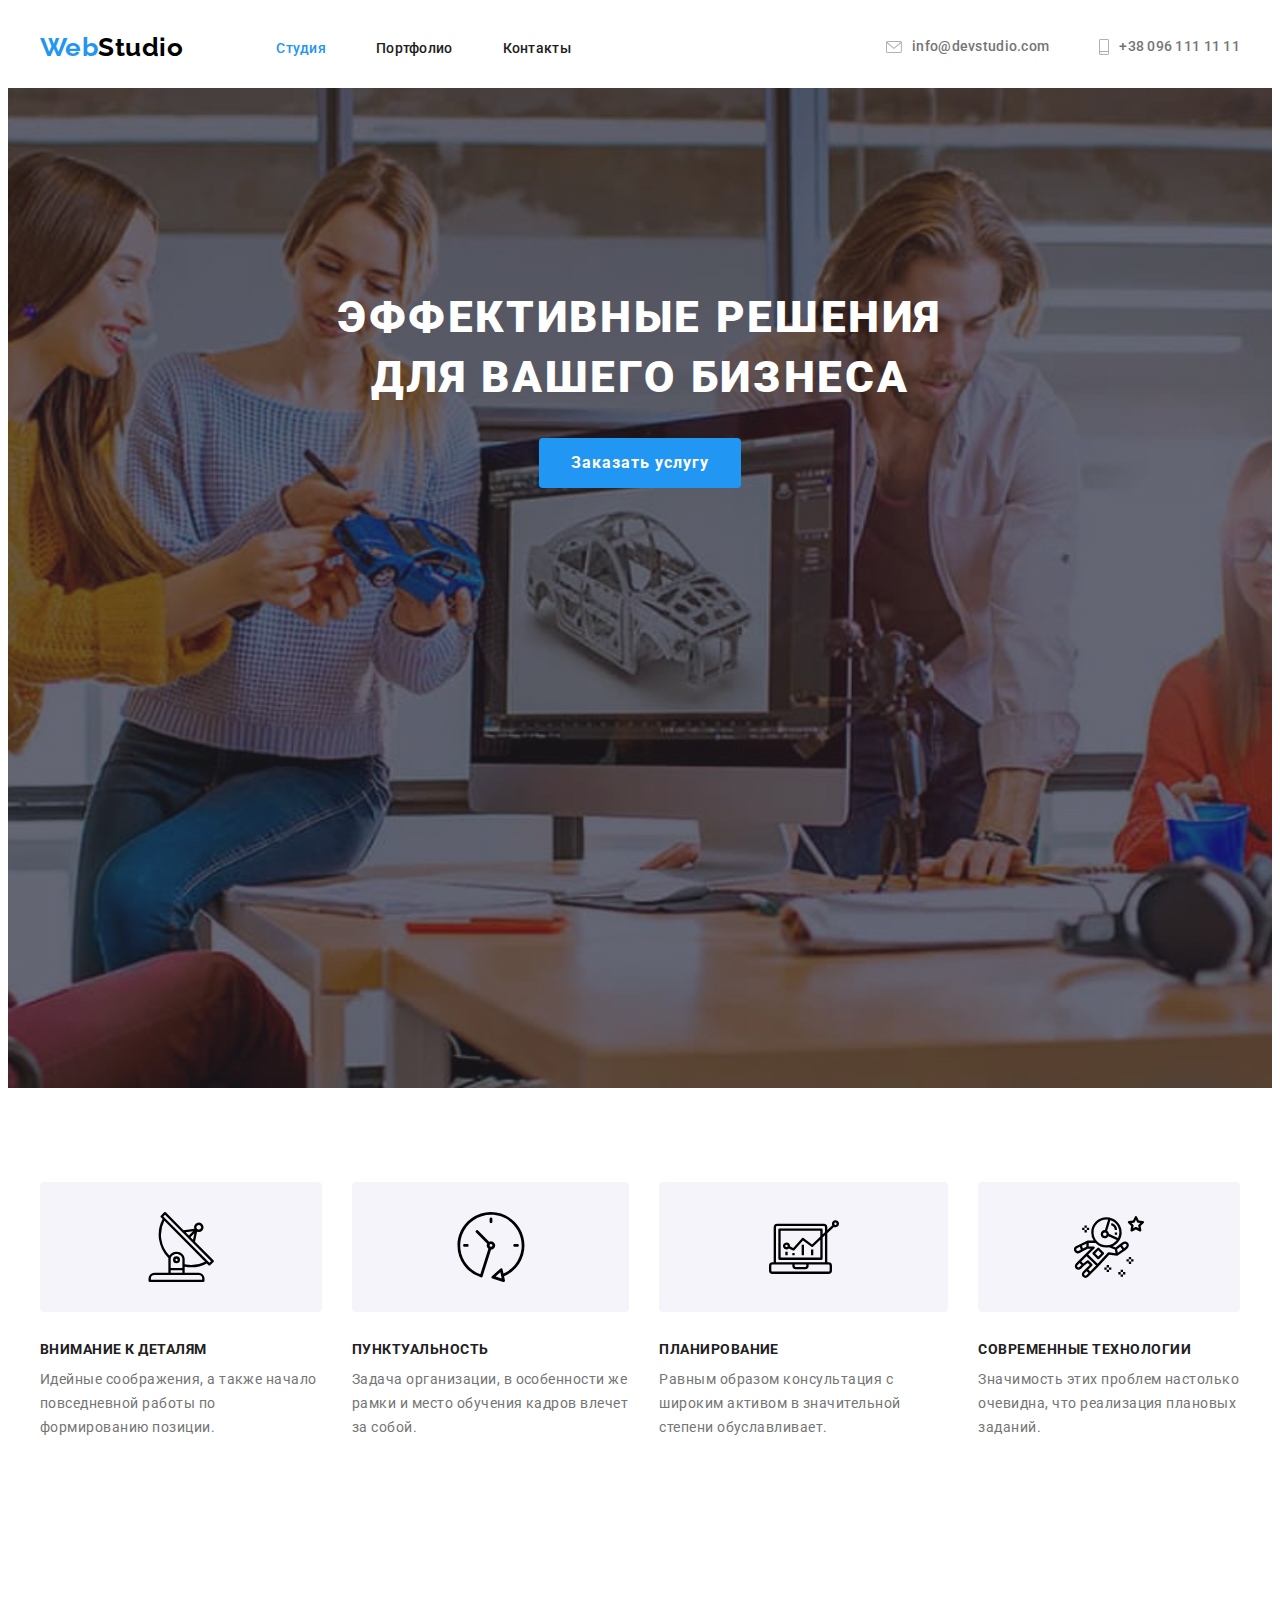
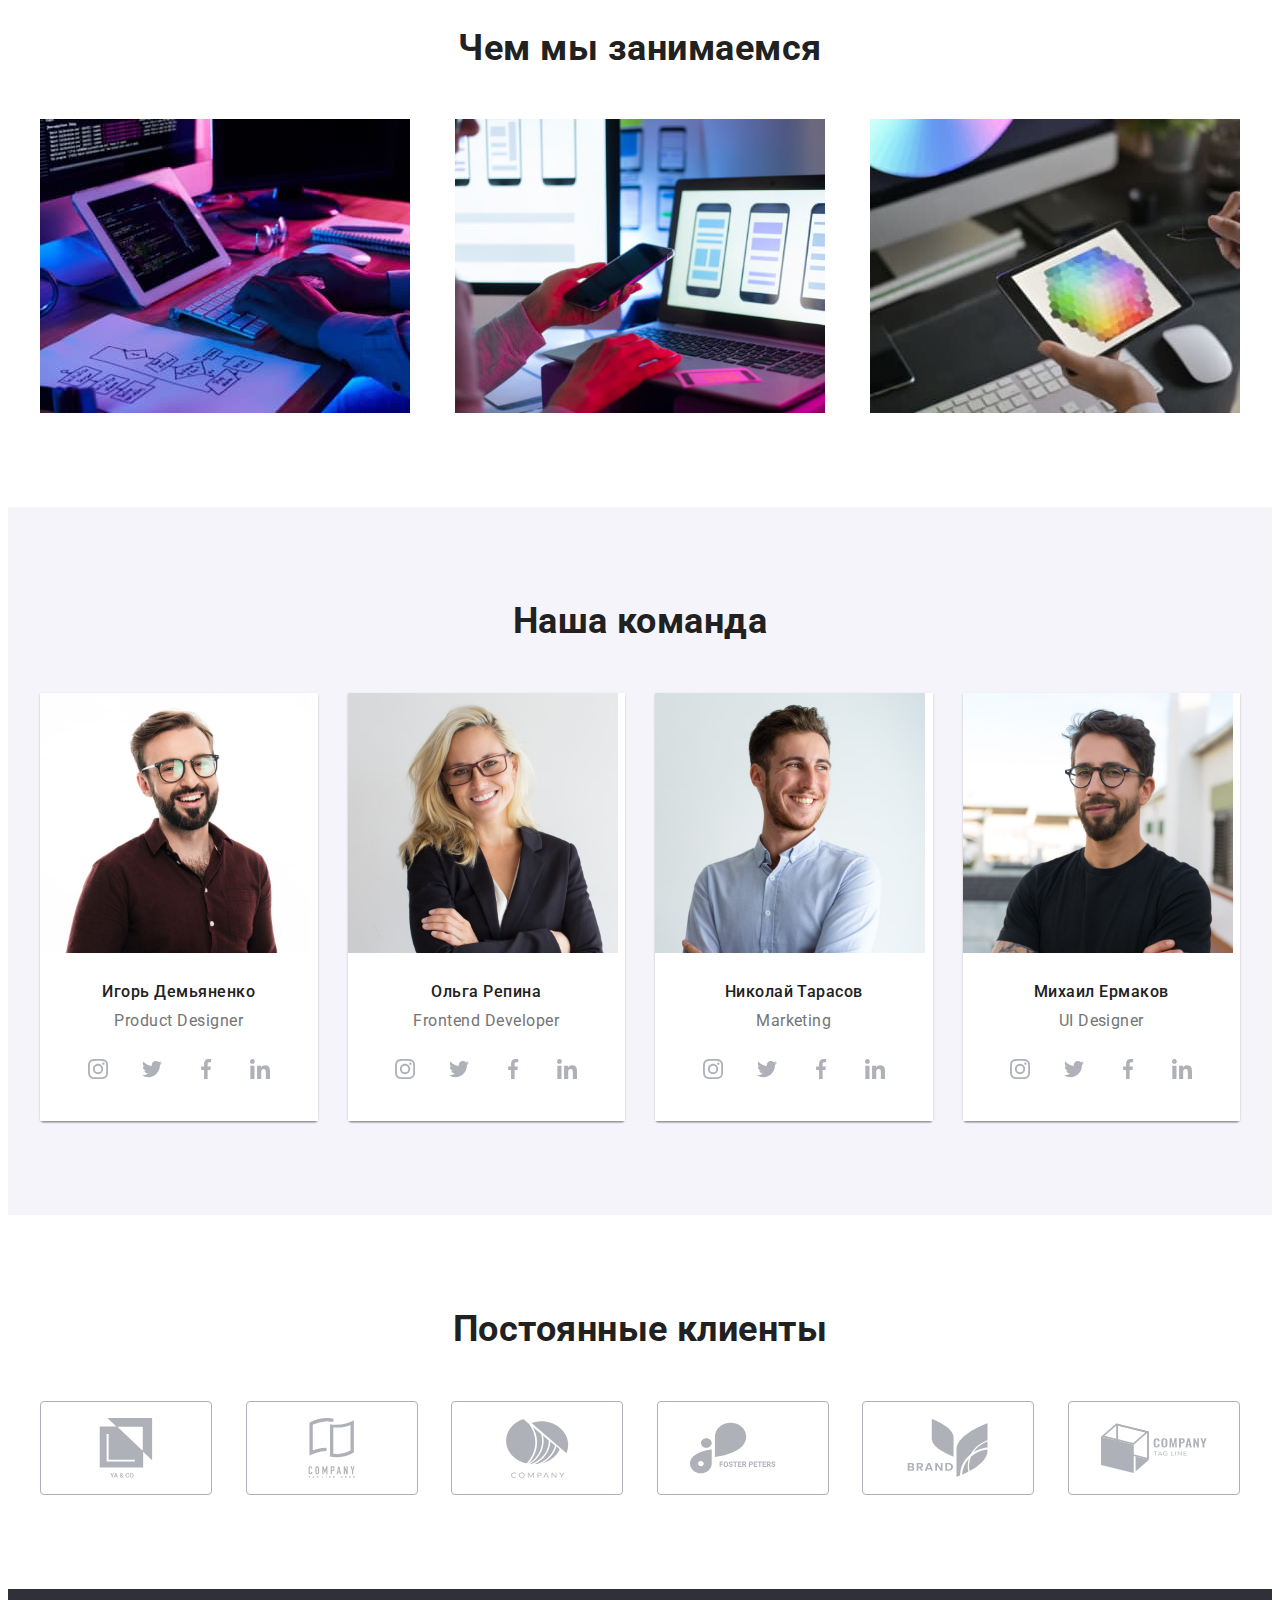
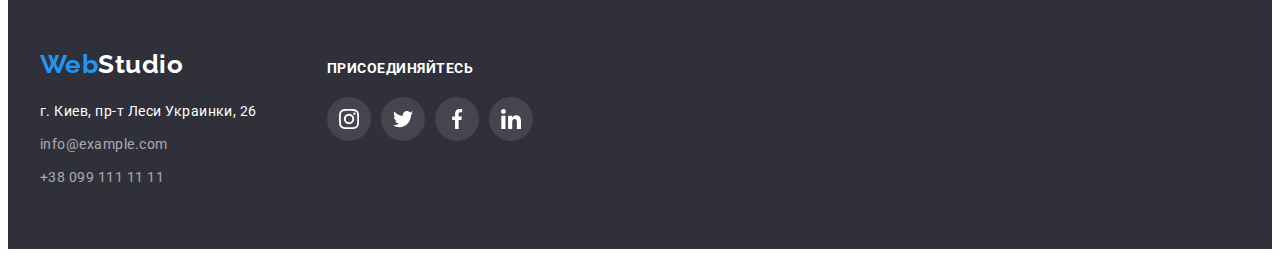
==== commit 98c72c0f: "исправлено ошибки" ====
--- a/index.html
+++ b/index.html
@@ -123,28 +123,28 @@
                     <h3 class="team-member">Игорь Демьяненко</h3>
                     <p class="team-member-position" lang="en">Product Designer</p>
                     <ul class="social-icons list">
-                        <li>
+                        <li class="social-icon-item">
                             <a class="social-link" href="">
                             <svg class="social-icon" width="20px" height="20px">
                                 <use href="./images/icons.svg#icon-instagram"></use>
                             </svg>
                             </a>
                         </li>
-                        <li>
+                        <li class="social-icon-item">
                             <a class="social-link" href="">
                             <svg class="social-icon" width="20px" height="20px">
                                 <use href="./images/icons.svg#icon-twitter"></use>
                             </svg>
                             </a>
                         </li>
-                        <li>
+                        <li class="social-icon-item">
                             <a class="social-link" href="">
                             <svg class="social-icon" width="20px" height="20px">
                                 <use href="./images/icons.svg#icon-facebook"></use>
                             </svg>
                             </a>
                         </li>
-                        <li>
+                        <li class="social-icon-item">
                             <a class="social-link" href="">
                             <svg class="social-icon" width="20px" height="20px">
                                 <use href="./images/icons.svg#icon-linkedin"></use>
@@ -161,28 +161,28 @@
                     <h3 class="team-member">Ольга Репина</h3>
                     <p class="team-member-position" lang="en">Frontend Developer</p>
                     <ul class="social-icons list">
-                        <li>
+                        <li class="social-icon-item">
                             <a class="social-link" href="">
                                 <svg class="social-icon" width="20px" height="20px">
                                     <use href="./images/icons.svg#icon-instagram"></use>
                                 </svg>
                             </a>
                         </li>
-                        <li>
+                        <li class="social-icon-item">
                             <a class="social-link" href="">
                                 <svg class="social-icon" width="20px" height="20px">
                                     <use href="./images/icons.svg#icon-twitter"></use>
                                 </svg>
                             </a>
                         </li>
-                        <li>
+                        <li class="social-icon-item">
                             <a class="social-link" href="">
                                 <svg class="social-icon" width="20px" height="20px">
                                     <use href="./images/icons.svg#icon-facebook"></use>
                                 </svg>
                             </a>
                         </li>
-                        <li>
+                        <li class="social-icon-item">
                             <a class="social-link" href="">
                                 <svg class="social-icon" width="20px" height="20px">
                                     <use href="./images/icons.svg#icon-linkedin"></use>
@@ -199,28 +199,28 @@
                     <h3 class="team-member">Николай Тарасов</h3>
                     <p class="team-member-position" lang="en">Marketing</p>
                     <ul class="social-icons list">
-                        <li>
+                        <li class="social-icon-item">
                             <a class="social-link" href="">
                                 <svg class="social-icon" width="20px" height="20px">
                                     <use href="./images/icons.svg#icon-instagram"></use>
                                 </svg>
                             </a>
                         </li>
-                        <li>
+                        <li class="social-icon-item">
                             <a class="social-link" href="">
                                 <svg class="social-icon" width="20px" height="20px">
                                     <use href="./images/icons.svg#icon-twitter"></use>
                                 </svg>
                             </a>
                         </li>
-                        <li>
+                        <li class="social-icon-item">
                             <a class="social-link" href="">
                                 <svg class="social-icon" width="20px" height="20px">
                                     <use href="./images/icons.svg#icon-facebook"></use>
                                 </svg>
                             </a>
                         </li>
-                        <li>
+                        <li class="social-icon-item">
                             <a class="social-link" href="">
                                 <svg class="social-icon" width="20px" height="20px">
                                     <use href="./images/icons.svg#icon-linkedin"></use>
@@ -236,28 +236,28 @@
                     <h3 class="team-member">Михаил Ермаков</h3>
                     <p class="team-member-position" lang="en">UI Designer</p>
                     <ul class="social-icons list">
-                        <li>
+                        <li class="social-icon-item">
                             <a class="social-link" href="">
                                 <svg class="social-icon" width="20px" height="20px">
                                     <use href="./images/icons.svg#icon-instagram"></use>
                                 </svg>
                             </a>
                         </li>
-                        <li>
+                        <li class="social-icon-item">
                             <a class="social-link" href="">
                                 <svg class="social-icon" width="20px" height="20px">
                                     <use href="./images/icons.svg#icon-twitter"></use>
                                 </svg>
                             </a>
                         </li>
-                        <li>
+                        <li class="social-icon-item">
                             <a class="social-link" href="">
                                 <svg class="social-icon" width="20px" height="20px">
                                     <use href="./images/icons.svg#icon-facebook"></use>
                                 </svg>
                             </a>
                         </li>
-                        <li>
+                        <li class="social-icon-item">
                             <a class="social-link" href="">
                                 <svg class="social-icon" width="20px" height="20px">
                                     <use href="./images/icons.svg#icon-linkedin"></use>
--- a/css/styles.css
+++ b/css/styles.css
@@ -341,6 +341,7 @@
 }
 
 .team-member-position {
+  margin-bottom: 16px;
   font-weight: 400;
   font-size: 16px;
   line-height: 1.18;
@@ -353,12 +354,9 @@
   justify-content: center;
 }
 
-.social-list-icons {
-  display: flex;
-  align-items: center;
-  justify-content: space-between;
-}
-
+.social-icon-item:not(:last-child) {
+  margin-right: 10px;
+}
 .social-link {
   padding: 12px;
   display: flex;
@@ -501,8 +499,7 @@
   display: flex;
   align-items: center;
   justify-content: center;
-  width: 44px;
-  height: 44px;
+  padding: 12px;
   border-radius: 50%;
   background-color: rgba(255, 255, 255, 0.1);
 }
@@ -560,6 +557,8 @@
 .filter-btn:focus {
   color: var(--primary-white-color);
   background: var(--accent-color);
+  box-shadow: 0px 3px 1px rgba(0, 0, 0, 0.1), 0px 1px 2px rgba(0, 0, 0, 0.08),
+    0px 2px 2px rgba(0, 0, 0, 0.12);
 }
 /*===========END==FILTERS=============*/
 
